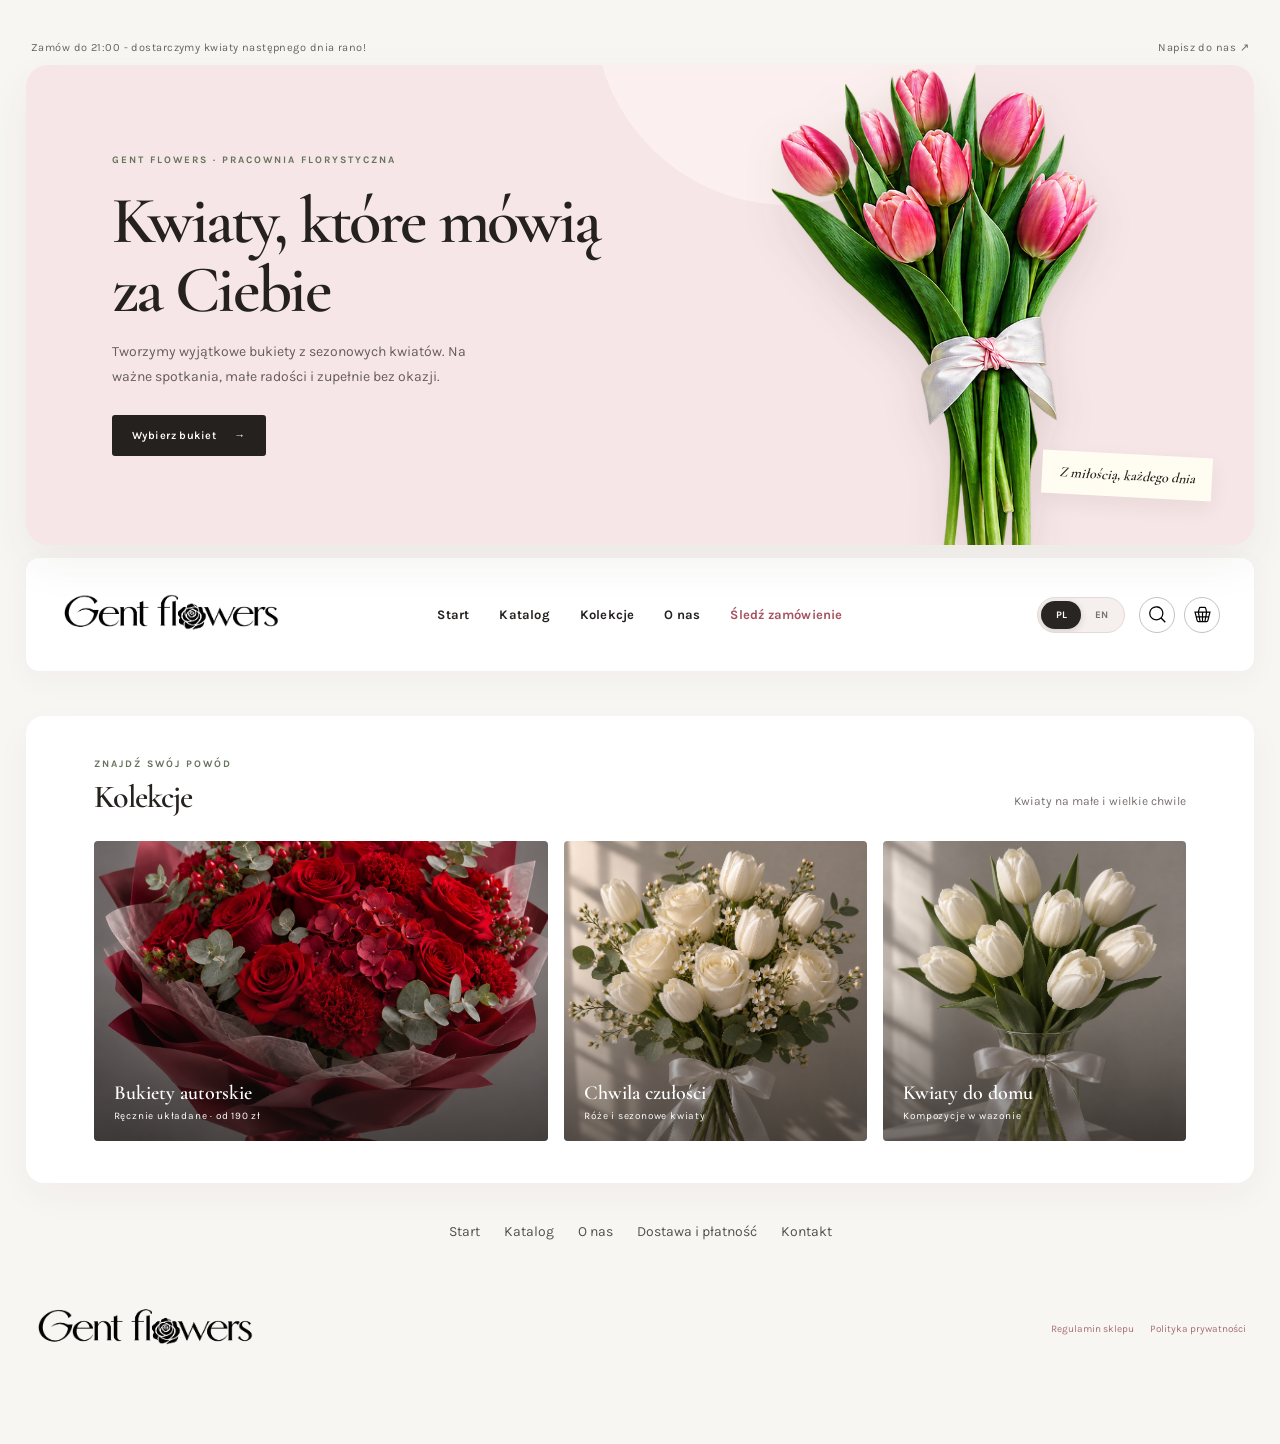
==== index.html @ 974d503d "Update index.html" ====
<!DOCTYPE html>
<html lang="pl">
 <head>
  
  <link rel="icon" href="./favicon.ico" sizes="any">
<meta charset="utf-8"/>
  <meta content="width=device-width,initial-scale=1" name="viewport"/>
  <meta content="#f7e8e9" name="theme-color"/>
  <title>Gent Flowers — kwiaciarnia internetowa Wrocław | Bukiety na zamówienie</title>
 
  <link rel="stylesheet" href="./css/main.css"/>
  <link rel="stylesheet" href="./css/cms.css"/>
  <link rel="stylesheet" href="./css/storefront.css"/>
  <link rel="stylesheet" href="./css/motion.css"/>
 
  <meta name="description" content="Gent Flowers to pracownia florystyczna z Wrocławia. Tworzymy wyjątkowe bukiety z sezonowych kwiatów i pomagamy wybrać kompozycję na każdą okazję.">
  <link rel="canonical" href="https://gentflowers.com/">
  <meta property="og:type" content="website">
  <meta property="og:site_name" content="Gent Flowers">
  <meta property="og:title" content="Gent Flowers — kwiaciarnia internetowa Wrocław | Bukiety na zamówienie">
  <meta property="og:description" content="Gent Flowers to pracownia florystyczna z Wrocławia. Tworzymy wyjątkowe bukiety z sezonowych kwiatów i pomagamy wybrać kompozycję na każdą okazję.">
  <meta property="og:url" content="https://gentflowers.com/">
  <meta property="og:locale" content="pl_PL">
  <script type="application/ld+json">
  {
    "@context": "https://schema.org",
    "@type": "Florist",
    "name": "Gent Flowers",
    "url": "https://gentflowers.com/",
    "description": "Pracownia florystyczna z Wrocławia tworząca ręcznie układane bukiety z sezonowych kwiatów.",
    "areaServed": {
      "@type": "City",
      "name": "Wrocław"
    }
  }
  </script>
</head>
 <body class="page-home">
<main class="shell">
   <div class="topline">
    <span data-i18n="delivery">
     Zam&oacute;w do 21:00
     <strong>
      dostarczymy kwiaty nast&eogon;pnego dnia rano!
     </strong>
    </span>
    <a data-i18n="contact" href="#footer">
     Napisz do nas &nearrow;
    </a>
   </div>
   <section class="hero stack-panel" id="home">
    <div class="hero-copy">
     <div class="eyebrow">
      Gent Flowers &middot;
      <span data-i18n="studio">
       pracownia florystyczna
      </span>
     </div>
     <h1 data-i18n="heroTitle">
      Kwiaty, kt&oacute;re m&oacute;wi&aogon; za Ciebie
     </h1>
     <p data-i18n="heroText">
      Tworzymy wyj&aogon;tkowe bukiety z sezonowych kwiat&oacute;w. Na wa&zdot;ne spotkania, ma&lstrok;e rado&sacute;ci i zupe&lstrok;nie bez okazji.
     </p>
     <a class="button" href="shop">
      <span data-i18n="chooseBouquet">
       Wybierz bukiet
      </span>
      <span>
       &rarr;
      </span>
     </a>
    </div>
    <div class="hero-image">
     <img alt="R&oacute;&zdot;owy bukiet tulipan&oacute;w" src="./assets/images/pink-tulip-bouquet.png"/>
     <div class="hero-note" data-i18n="heroNote">
      Z mi&lstrok;o&sacute;ci&aogon;, ka&zdot;dego dnia
     </div>
    </div>
   </section>
   <nav aria-label="Nawigacja g&lstrok;&oacute;wna" class="nav">
    <a aria-label="Gent Flowers" class="brand" href="./index.html">
     <img alt="Gent Flowers" class="brand-logo" src="./assets/images/gent-flowers-logo.png"/>
    </a>
    <div class="links">
     <a data-i18n="home" href="./index.html">
      Start
     </a>
     <a data-i18n="bouquets" href="./shop.html">
      Katalog
     </a>
     <a data-i18n="collections" href="./index.html#collections">
      Kolekcje
     </a>
     <a data-i18n="about" href="./about.html">
      O nas
     </a>
     <a class="tracking-nav-link" href="./tracking.html" aria-label="Śledź zamówienie">
      Śledź zamówienie
     </a>
    </div>
    <div class="tools">
     <div aria-label="Wyb&oacute;r j&eogon;zyka" class="language">
      <button aria-pressed="true" data-lang="pl">
       PL
      </button>
      <button aria-pressed="false" data-lang="en">
       EN
      </button>
     </div>
<button aria-label="Szukaj" class="icon" type="button">
      <img src="./assets/images/icons/search.svg" alt="" aria-hidden="true">
     </button>
     <button aria-label="Koszyk" class="icon cart" type="button">
      <img src="./assets/images/icons/basket.svg" alt="" aria-hidden="true">
      <span class="count" id="count">
       0
      </span>
     </button>
    </div>
   </nav>
   <section class="section stack-panel" id="collections">
    <div class="section-head">
     <div>
      <div class="eyebrow" data-i18n="findOccasion">
       Znajd&zacute; sw&oacute;j pow&oacute;d
      </div>
      <h2 data-i18n="collections">
       Kolekcje
      </h2>
     </div>
     <p data-i18n="collectionIntro">
      Kwiaty na ma&lstrok;e i wielkie chwile
     </p>
    </div>
    <div class="collections">
     <a class="collection" href="#shop">
      <img alt="Autorska kompozycja kwiatowa" src="https://images.unsplash.com/photo-1525310072745-f49212b5ac6d?auto=format&amp;fit=crop&amp;w=1000&amp;q=85"/>
      <span>
       <span data-i18n="signature">
        Bukiety autorskie
       </span>
       <small data-i18n="signatureSub">
        R&eogon;cznie uk&lstrok;adane &middot; od 190 z&lstrok;
       </small>
      </span>
     </a>
     <a class="collection" href="#shop">
      <img alt="Delikatny bukiet r&oacute;&zdot;" src="https://images.unsplash.com/photo-1563241527-3004b7be0ffd?auto=format&amp;fit=crop&amp;w=700&amp;q=85"/>
      <span>
       <span data-i18n="tender">
        Chwila czu&lstrok;o&sacute;ci
       </span>
       <small data-i18n="tenderSub">
        R&oacute;&zdot;e i sezonowe kwiaty
       </small>
      </span>
     </a>
     <a class="collection" href="#shop">
      <img alt="Kwiaty w wazonie" src="https://images.unsplash.com/photo-1520763185298-1b434c919102?auto=format&amp;fit=crop&amp;w=700&amp;q=85"/>
      <span>
       <span data-i18n="homeFlowers">
        Kwiaty do domu
       </span>
       <small data-i18n="homeFlowersSub">
        Kompozycje w wazonie
       </small>
      </span>
     </a>
    </div>
   </section>
   <section class="section stack-panel" id="shop">
    <div class="section-head">
     <div>
      <div class="eyebrow" data-i18n="pickedForYou">
       Wybrane dla Ciebie
      </div>
      <h2 data-i18n="favoriteBouquets">
       Ulubione bukiety
      </h2>
     </div>
     <div>
      <p data-i18n="freshDaily">
       &Sacute;wie&zdot;e kwiaty ka&zdot;dego dnia
      </p>
      <div aria-label="Widok kompozycji" class="view-controls" role="group">
       <button aria-pressed="true" class="view-button" data-i18n="tile" data-view="grid">
        Siatka
       </button>
       <button aria-pressed="false" class="view-button" data-i18n="list" data-view="list">
        Lista
       </button>
       <button aria-pressed="false" class="view-button" data-i18n="carousel" data-view="carousel">
        Karuzela
       </button>
      </div>
      <div class="carousel-controls" id="carouselControls">
       <button aria-label="Poprzedni bukiet" id="carouselPrev">
        &larr;
       </button>
       <span id="carouselPosition">
        1 / 4
       </span>
       <button aria-label="Nast&eogon;pny bukiet" id="carouselNext">
        &rarr;
       </button>
      </div>
     </div>
     <div class="close-feed-wrap">
      <button aria-label="Zamknij widok" class="close-feed" id="closeFeed">
       &times;
      </button>
     </div>
    </div>
    <div class="products" id="productGrid">
     <article class="product">
      <div class="product-photo">
       <img alt="Obfity bukiet r&oacute;&zdot;owych r&oacute;&zdot;" src="https://images.unsplash.com/photo-1526047932273-341f2a7631f9?auto=format&amp;fit=crop&amp;w=700&amp;q=85"/>
       <span class="tag" data-i18n="bestseller">
        Bestseller
       </span>
       <button class="quick" data-price="350">
       </button>
      </div>
      <div class="product-info">
       <div>
        <div class="product-name" data-en="Pink cloud" data-pl="R&oacute;&zdot;owa chmurka">
         R&oacute;&zdot;owa chmurka
        </div>
        <div class="product-sub" data-en="Peony roses &middot; 15 stems" data-pl="R&oacute;&zdot;e piwoniowe &middot; 15 szt.">
         R&oacute;&zdot;e piwoniowe &middot; 15 szt.
        </div>
       </div>
       <div class="price">
        350 z&lstrok;
       </div>
       <div class="product-description" data-en="A hand-tied bouquet of peonies and roses in soft blush tones. Made to order." data-pl="Bukiet piwonii i r&oacute;&zdot; o mi&eogon;kkich, pudrowych odcieniach. R&eogon;cznie uk&lstrok;adany na zam&oacute;wienie.">
        Bukiet piwonii i r&oacute;&zdot; o mi&eogon;kkich, pudrowych odcieniach. R&eogon;cznie uk&lstrok;adany na zam&oacute;wienie.
       </div>
       <div class="product-options">
        <div class="palette-head">
         <span data-i18n="palette">
          Paleta
         </span>
        </div>
        <div class="swatches">
         <span aria-hidden="true" class="color-swatch" data-en="Pink" data-pl="R&oacute;&zdot;owy" style="--swatch:#d993a2">
         </span>
         <span aria-hidden="true" class="color-swatch" data-en="Cream" data-pl="Kremowy" style="--swatch:#e9d8bd">
         </span>
         <span aria-hidden="true" class="color-swatch" data-en="Peach" data-pl="Brzoskwiniowy" style="--swatch:#efb9a2">
         </span>
         <span aria-hidden="true" class="color-swatch" data-en="White" data-pl="Bia&lstrok;y" style="--swatch:#f5f1e9">
         </span>
        </div>
       </div>
      </div>
     </article>
     <article class="product">
      <div class="product-photo">
       <img alt="Polny bukiet w pastelowych odcieniach" src="https://images.unsplash.com/photo-1508610048659-a06b669e3321?auto=format&amp;fit=crop&amp;w=700&amp;q=85"/>
       <button class="quick" data-price="280">
       </button>
      </div>
      <div class="product-info">
       <div>
        <div class="product-name" data-en="Morning in the garden" data-pl="Poranek w ogrodzie">
         Poranek w ogrodzie
        </div>
        <div class="product-sub" data-en="Seasonal mix &middot; 17+ stems" data-pl="Sezonowy bukiet &middot; min. 17 kwiat&oacute;w">
         Sezonowy bukiet &middot; min. 17 kwiat&oacute;w
        </div>
       </div>
       <div class="price">
        280 z&lstrok;
       </div>
       <div class="product-description" data-en="An airy, natural arrangement inspired by a garden at sunrise. Every bouquet is one of a kind." data-pl="Lekka, naturalna kompozycja inspirowana ogrodem o poranku. Ka&zdot;dy bukiet jest nieco inny.">
        Lekka, naturalna kompozycja inspirowana ogrodem o poranku. Ka&zdot;dy bukiet jest nieco inny.
       </div>
       <div class="product-options">
        <div class="palette-head">
         <span data-i18n="palette">
          Paleta
         </span>
        </div>
        <div class="swatches">
         <span aria-hidden="true" class="color-swatch" data-en="Pastel" data-pl="Pastelowy" style="--swatch:#dcaab3">
         </span>
         <span aria-hidden="true" class="color-swatch" data-en="White" data-pl="Bia&lstrok;y" style="--swatch:#f5f1e9">
         </span>
         <span aria-hidden="true" class="color-swatch" data-en="Lavender" data-pl="Lawendowy" style="--swatch:#9b88b5">
         </span>
         <span aria-hidden="true" class="color-swatch" data-en="Yellow" data-pl="&Zdot;&oacute;&lstrok;ty" style="--swatch:#e4c568">
         </span>
        </div>
       </div>
      </div>
     </article>
     <article class="product">
      <div class="product-photo">
       <img alt="Czerwone tulipany" src="https://images.unsplash.com/photo-1494972308805-463bc619d34e?auto=format&amp;fit=crop&amp;w=700&amp;q=85"/>
       <span class="tag" data-i18n="new">
        Nowo&sacute;&cacute;
       </span>
       <button class="quick" data-price="240">
       </button>
      </div>
      <div class="product-info">
       <div>
        <div class="product-name" data-en="First kiss" data-pl="Pierwszy poca&lstrok;unek">
         Pierwszy poca&lstrok;unek
        </div>
        <div class="product-sub" data-en="Tulips &middot; 25 stems" data-pl="Tulipany &middot; 25 szt.">
         Tulipany &middot; 25 szt.
        </div>
       </div>
       <div class="price">
        240 z&lstrok;
       </div>
       <div class="product-description" data-en="Bright tulips that bring colour and springtime energy into your home." data-pl="Wyraziste tulipany, kt&oacute;re wnosz&aogon; do domu kolor i wiosenn&aogon; energi&eogon;.">
        Wyraziste tulipany, kt&oacute;re wnosz&aogon; do domu kolor i wiosenn&aogon; energi&eogon;.
       </div>
       <div class="product-options">
        <div class="palette-head">
         <span data-i18n="palette">
          Paleta
         </span>
        </div>
        <div class="swatches">
         <span aria-hidden="true" class="color-swatch" data-en="Red" data-pl="Czerwony" style="--swatch:#bd3446">
         </span>
         <span aria-hidden="true" class="color-swatch" data-en="Pink" data-pl="R&oacute;&zdot;owy" style="--swatch:#d993a2">
         </span>
         <span aria-hidden="true" class="color-swatch" data-en="Yellow" data-pl="&Zdot;&oacute;&lstrok;ty" style="--swatch:#e4c568">
         </span>
         <span aria-hidden="true" class="color-swatch" data-en="Purple" data-pl="Fioletowy" style="--swatch:#7861a8">
         </span>
        </div>
       </div>
      </div>
     </article>
     <article class="product">
      <div class="product-photo">
       <img alt="Jasna kompozycja z bia&lstrok;ych kwiat&oacute;w" src="https://images.unsplash.com/photo-1523438885200-e635ba2c371e?auto=format&amp;fit=crop&amp;w=700&amp;q=85"/>
       <button class="quick" data-price="320">
       </button>
      </div>
      <div class="product-info">
       <div>
        <div class="product-name" data-en="Quiet tenderness" data-pl="Cicha delikatno&sacute;&cacute;">
         Cicha delikatno&sacute;&cacute;
        </div>
        <div class="product-sub" data-en="Ranunculus &middot; 11 stems" data-pl="Jaskry &middot; 11 szt.">
         Jaskry &middot; 11 szt.
        </div>
       </div>
       <div class="price">
        320 z&lstrok;
       </div>
       <div class="product-description" data-en="Delicate ranunculus in a light palette &mdash; an elegant choice for a special day." data-pl="Delikatne jaskry w jasnej palecie &mdash; elegancki wyb&oacute;r na wyj&aogon;tkowy dzie&nacute;.">
        Delikatne jaskry w jasnej palecie &mdash; elegancki wyb&oacute;r na wyj&aogon;tkowy dzie&nacute;.
       </div>
       <div class="product-options">
        <div class="palette-head">
         <span data-i18n="palette">
          Paleta
         </span>
        </div>
        <div class="swatches">
         <span aria-hidden="true" class="color-swatch" data-en="Cream" data-pl="Kremowy" style="--swatch:#e9d8bd">
         </span>
         <span aria-hidden="true" class="color-swatch" data-en="Pink" data-pl="R&oacute;&zdot;owy" style="--swatch:#d993a2">
         </span>
         <span aria-hidden="true" class="color-swatch" data-en="Peach" data-pl="Brzoskwiniowy" style="--swatch:#efb9a2">
         </span>
         <span aria-hidden="true" class="color-swatch" data-en="White" data-pl="Bia&lstrok;y" style="--swatch:#f5f1e9">
         </span>
        </div>
       </div>
      </div>
     </article>
    </div>
   </section>
   <section class="section story stack-panel" id="story">
    <img alt="Florystka starannie uk&lstrok;ada bukiet" src="https://images.unsplash.com/photo-1487530811176-3780de880c2d?auto=format&amp;fit=crop&amp;w=1000&amp;q=85"/>
    <div class="story-copy">
     <div class="eyebrow" data-i18n="ourStudio">
      Nasza pracownia
     </div>
     <h2 data-i18n="storyTitle">
      Pi&eogon;kno tkwi w prostocie
     </h2>
     <p data-i18n="storyText">
      Wybieramy sezonowe kwiaty, starannie uk&lstrok;adamy ka&zdot;dy bukiet i do&lstrok;&aogon;czamy bilecik z Twoimi s&lstrok;owami. Bez szablon&oacute;w &mdash; tylko &zdot;ywe kompozycje.
     </p>
     <a class="text-link" data-i18n="meetGent" href="#footer">
      Poznaj Gent &rarr;
     </a>
    </div>
   </section>
<div class="footer-pages"><a href="./index.html">Start</a><a href="./shop.html">Katalog</a><a href="./about.html">O nas</a><a href="./delivery.html">Dostawa i płatność</a><a href="./contacts.html">Kontakt</a></div>
   <footer class="footer" id="footer">
    <a aria-label="Gent Flowers" class="brand" href="./index.html">
     <img alt="Gent Flowers" class="brand-logo" src="./assets/images/gent-flowers-logo.png"/>
    </a>
    <nav class="footer-legal" aria-label="Informacje prawne">
     <a href="./regulamin.html">Regulamin sklepu</a>
     <a href="./polityka-prywatnosci.html">Polityka prywatności</a>
    </nav>
   </footer>
   <div aria-hidden="true" class="product-modal" id="productModal">
    <div aria-labelledby="modalTitle" aria-modal="true" class="product-detail" role="dialog" tabindex="-1">
     <button aria-label="Zamknij" class="modal-close" id="modalClose">
      &times;
     </button>
     <img alt="" class="modal-image" id="modalImage"/>
     <div class="modal-copy">
      <div class="eyebrow" data-i18n="productDetails">
       Szczeg&oacute;&lstrok;y bukietu
      </div>
      <h2 id="modalTitle">
      </h2>
      <p id="modalDescription">
      </p>
      <div class="modal-price" id="modalPrice">
      </div>
      <div class="swatches modal-swatches" id="modalSwatches">
      </div>
      <button class="button modal-add" id="modalAdd">
       <span data-i18n="add">
        Dodaj do koszyka
       </span>
       <span>
        &rarr;
       </span>
      </button>
     </div>
    </div>
   </div>
  </main>
  <script defer="" src="./js/cms.js">
  </script>
  <script defer="" src="./js/storefront.js">
  </script>
<script defer src="./js/motion.js"></script>
 </body>
</html>
---- css/main.css ----
@font-face{font-family:'Karla';src:url('../assets/fonts/Karla-VariableFont_wght.ttf') format('truetype');font-style:normal;font-weight:200 800;font-display:swap}
@font-face{font-family:'Cormorant Garamond';src:url('../assets/fonts/CormorantGaramond-SemiBold.ttf') format('truetype');font-style:normal;font-weight:600;font-display:swap}
:root{--ink:#24211f;--muted:#77716e;--rose:#f6e6e7;--green:#66735c;--line:#eee9e5;--serif:'Cormorant Garamond','Karla',serif;--sans:'Karla',sans-serif}*{box-sizing:border-box}html{scroll-behavior:smooth}body{margin:0;background:#f8f6f3;color:var(--ink);font:14px var(--sans)}.shell{max-width:1320px;margin:30px auto;padding:0 26px}.topline{height:35px;display:flex;justify-content:space-between;align-items:center;color:#69625e;font-size:11px;letter-spacing:.04em;padding:0 5px}.topline a,.nav a{color:inherit;text-decoration:none}.topline strong{color:var(--green)}.hero{position:relative;overflow:hidden;min-height:480px;border-radius:22px;background:#F0E5E5;display:grid;grid-template-columns:1fr 1fr;align-items:center;padding:55px 7%;box-shadow:0 18px 45px #3b292110}.hero:after{content:"";position:absolute;width:390px;height:390px;border-radius:50%;background:#fff7f5;right:22%;top:-250px;opacity:.6}.hero-copy{position:relative;z-index:2;max-width:500px}.eyebrow{font-size:10px;font-weight:700;letter-spacing:.2em;text-transform:uppercase;color:#7a645f}.hero h1{font:600 clamp(43px,5.2vw,70px)/1.04 var(--serif);letter-spacing:-.04em;margin:20px 0 15px}.hero p{max-width:360px;line-height:1.8;color:#655d5a;margin:0 0 26px}.button{display:inline-flex;align-items:center;gap:18px;background:var(--ink);color:white;padding:14px 20px;border-radius:3px;text-decoration:none;font-size:11px;font-weight:600;letter-spacing:.04em;transition:.2s}.button:hover{transform:translateY(-2px);background:var(--green)}.hero-image{height:390px;position:relative;z-index:1}.hero-image img{width:100%;height:100%;object-fit:cover;border-radius:48% 48% 8px 8px;mix-blend-mode:multiply;filter:saturate(.88)}.hero-note{position:absolute;right:1%;bottom:10%;background:#fffdf2;padding:13px 17px;box-shadow:0 8px 20px #40302012;font:italic 14px var(--serif);transform:rotate(3deg)}.nav{display:grid;grid-template-columns:1fr auto 1fr;align-items:center;background:#fff;padding:20px 34px;margin:13px 0 45px;border-radius:13px;box-shadow:0 8px 30px #2b21120a}.brand{font:700 22px var(--serif);letter-spacing:-.06em}.brand span{color:#bd777e}.links{display:flex;gap:30px;font-size:13px;font-weight:700;letter-spacing:.015em;color:#24211f}.links a{padding:8px 0;text-decoration:none;transition:color .2s ease,opacity .2s ease}.links a:hover,.links a:focus-visible{color:#a65360;text-decoration:underline;text-underline-offset:5px}.tools{justify-self:end;display:flex;gap:9px;align-items:center}.icon{width:36px;height:36px;border:1px solid #c9c1bc;border-radius:50%;display:grid;place-items:center;background:#fff;cursor:pointer;color:#211d1b;font-size:16px;font-weight:700;transition:border-color .2s ease,background .2s ease,color .2s ease}
.tools .icon > img{display:block;width:18px;height:18px;max-width:none;max-height:none;object-fit:contain;position:static;flex:0 0 18px;pointer-events:none}
.icon:hover,.icon:focus-visible{border-color:#a65360;background:#fbf0f1;color:#8e4652}.cart{position:relative}.count{position:absolute;top:-5px;right:-4px;min-width:16px;height:16px;background:#ba727c;color:white;border-radius:50%;font-size:9px;display:grid;place-items:center}.language{display:flex;gap:4px;margin-right:5px}.language button,.view-button{border:1px solid #d4cbc6;background:#fff;color:#24211f;padding:8px 11px;font:700 11px var(--sans);cursor:pointer;transition:background .2s ease,border-color .2s ease}.language button[aria-pressed=true],.view-button[aria-pressed=true]{background:var(--ink);border-color:var(--ink);color:white}.section{background:white;padding:42px 5.5%;border-radius:18px;margin:0 0 22px;box-shadow:0 13px 35px #2b21120a}.section-head{display:flex;justify-content:space-between;align-items:end;margin-bottom:25px}.section h2{font:600 32px var(--serif);letter-spacing:-.03em;margin:7px 0 0}.section-head p{margin:0 0 8px;color:var(--muted);font-size:12px}.collections{display:grid;grid-template-columns:1.5fr 1fr 1fr;gap:16px}.collection{position:relative;overflow:hidden;height:300px;background:#eee;border-radius:4px;color:white;text-decoration:none}.collection img{height:100%;width:100%;object-fit:cover;transition:transform .5s}.collection:hover img{transform:scale(1.04)}.collection:after{content:"";position:absolute;inset:40% 0 0;background:linear-gradient(transparent,#17151391)}.collection>span{position:absolute;z-index:1;left:20px;bottom:19px;font:500 20px var(--serif)}.collection small{display:block;font:10px var(--sans);letter-spacing:.08em;margin-top:5px}.view-controls{display:flex;gap:5px;margin-top:9px}.products{display:grid;grid-template-columns:repeat(4,1fr);gap:18px}.product{min-width:0}.product-photo{height:245px;background:#f7f4f1;position:relative;overflow:hidden}.product-photo img{width:100%;height:100%;object-fit:cover;transition:transform .4s}.product:hover img{transform:scale(1.045)}.tag{position:absolute;top:12px;left:12px;background:#fff;padding:6px 9px;font-size:9px;letter-spacing:.07em;text-transform:uppercase}.quick{position:absolute;bottom:12px;left:12px;right:12px;border:0;background:#fff;padding:11px;opacity:0;transform:translateY(5px);transition:.2s;cursor:pointer;font:600 10px var(--sans);letter-spacing:.03em}.product:hover .quick,.quick:focus{opacity:1;transform:none}.product-info{display:flex;justify-content:space-between;align-items:start;padding:13px 2px}.product-name{font-size:12px;font-weight:600}.product-sub{font-size:10px;color:var(--muted);margin-top:5px}.price{font-size:12px;white-space:nowrap}.products.view-list{grid-template-columns:1fr;gap:10px}.view-list .product{display:grid;grid-template-columns:140px 1fr;align-items:center;border-bottom:1px solid var(--line);padding-bottom:10px}.view-list .product-photo{height:110px;grid-row:1;grid-column:1}.view-list .product-info{grid-column:2;grid-row:1;padding:14px 20px}.view-list .quick{opacity:1;transform:none;left:auto;right:8px;bottom:8px;width:auto;padding:8px 10px}.products.view-carousel{display:flex;overflow-x:auto;gap:18px;scroll-snap-type:x mandatory;padding-bottom:12px}.view-carousel .product{flex:0 0 calc(25% - 14px);scroll-snap-align:start}.story{display:grid;grid-template-columns:1fr 1fr;min-height:300px;background:#e9ece6;padding:0;overflow:hidden}.story img{width:100%;height:100%;min-height:300px;object-fit:cover}.story-copy{padding:48px 12%;align-self:center}.story-copy h2{font-size:34px;margin:12px 0}.story-copy p{color:#656a60;line-height:1.8;font-size:12px;margin:0 0 20px}.text-link{color:var(--ink);font-size:10px;font-weight:700;letter-spacing:.1em;text-transform:uppercase;text-decoration:none;border-bottom:1px solid #aaa;padding-bottom:5px}.footer{display:flex;justify-content:space-between;align-items:center;gap:28px;padding:34px 8px 48px;color:var(--muted);font-size:10px}.footer .brand{color:var(--ink)}.footer-legal{display:flex;align-items:center;gap:16px;flex-wrap:wrap}.footer-legal a{color:#a56f73;text-decoration:none;transition:color .2s ease}.footer-legal a:hover{color:#7f454b;text-decoration:underline;text-underline-offset:3px}
@media(max-width:800px){.shell{margin:12px auto;padding:0 14px}.hero{min-height:390px;padding:38px 7%;grid-template-columns:1.1fr .9fr}.hero-image{height:300px}.nav{padding:17px 20px;margin-bottom:25px}.links{gap:14px}.section{padding:30px 5%}.collections{grid-template-columns:1fr 1fr}.collection:first-child{grid-column:span 2;height:260px}.collection{height:220px}.products{grid-template-columns:repeat(2,1fr)}.view-carousel .product{flex-basis:calc(50% - 9px)}.product-photo{height:260px}.story-copy{padding:35px 9%}}
@media(max-width:800px){.footer{gap:20px;flex-wrap:wrap}.footer-legal{gap:14px}}\n@media(max-width:560px){.topline{font-size:9px}.hero{grid-template-columns:1fr;min-height:0;padding:38px 8% 25px}.hero h1{font-size:48px}.hero-image{height:260px;margin-top:24px;width:90%;justify-self:center}.nav{grid-template-columns:1fr auto;padding:15px 12px}.brand{font-size:19px}.brand-logo{width:180px;height:auto}.links{grid-row:2;grid-column:1/3;justify-content:center;padding-top:15px;margin-top:12px;border-top:1px solid var(--line)}.tools{grid-column:2;grid-row:1;gap:5px}.icon{width:30px;height:30px}.language button{padding:6px 7px}.section{padding:25px 17px}.section h2{font-size:27px}.section-head p{max-width:130px;text-align:right;line-height:1.5}.view-controls{flex-wrap:wrap;justify-content:flex-end}.view-button{padding:7px}.collections{gap:9px}.collection:first-child{height:220px}.collection{height:175px}.collection>span{font-size:16px;left:12px;bottom:13px}.products{gap:12px}.product-photo{height:190px}.quick{opacity:1;transform:none;left:6px;right:6px;padding:9px;font-size:9px}.product-info{gap:6px}.product-name{font-size:11px}.view-list .product{grid-template-columns:100px 1fr}.view-list .product-photo{height:90px}.view-list .product-info{padding:8px}.view-list .quick{font-size:8px;padding:7px}.view-carousel .product{flex-basis:82%}.story{grid-template-columns:1fr}.story img{height:220px;min-height:0}.story-copy{padding:28px 25px}.footer{gap:16px;flex-wrap:wrap}}

.carousel-controls{display:none;align-items:center;justify-content:flex-end;gap:12px;margin-top:10px}.carousel-controls button,.close-feed{border:1px solid #d9d3cf;background:#fff;color:var(--ink);cursor:pointer}.carousel-controls button{width:34px;height:34px;border-radius:50%;font-size:17px}.carousel-controls button:disabled{opacity:.35;cursor:default}.carousel-controls span{font-size:10px;color:var(--muted);min-width:35px;text-align:center}.close-feed{display:none;width:42px;height:42px;border-radius:50%;font-size:25px;line-height:1}.feed-open#shop{position:fixed;z-index:50;inset:0;max-width:none;width:100%;height:100dvh;overflow:auto;margin:0;border-radius:0;padding:clamp(24px,5vw,72px);background:#faf7f3;box-shadow:none;animation:feed-in .35s ease-out}.feed-open .section-head{position:sticky;z-index:3;top:0;background:#faf7f3;padding:14px 0 20px;margin:0 0 22px;align-items:center}.feed-open .close-feed{display:grid;place-items:center}.feed-open .section-head>div:nth-child(2){margin-left:auto;margin-right:16px}.feed-open .section-head>div:first-child{margin-right:auto}.close-feed-wrap{display:none}.feed-open .close-feed-wrap{display:block}.feed-open .products.view-list{display:flex;flex-direction:column;gap:0;max-width:1120px;margin:0 auto}.feed-open .view-list .product{display:grid;grid-template-columns:minmax(280px,42%) 1fr;align-items:center;gap:clamp(24px,5vw,72px);padding:24px 0;border-bottom:1px solid #e8e0da}.feed-open .view-list .product-photo{grid-column:1;grid-row:1;height:clamp(260px,34vw,430px);background:#eee7e2}.feed-open .view-list .product-info{grid-column:2;grid-row:1;display:block;padding:24px 56px 24px 0}.feed-open .view-list .product-name{font:500 clamp(28px,3.2vw,44px)/1.1 var(--serif)}.feed-open .view-list .product-sub{font-size:13px;margin-top:12px}.feed-open .view-list .price{font:500 18px var(--serif);margin-top:22px}.feed-open .view-list .tag{top:18px;left:18px}.feed-open .view-list .quick{position:static;display:inline-block;width:auto;margin-top:24px;padding:14px 20px;background:var(--ink);color:#fff;font-size:11px;opacity:1;transform:none}.view-carousel .product{flex-basis:56%}.view-carousel .product-photo{height:clamp(350px,42vw,520px)}.products.view-carousel{scrollbar-width:none}.products.view-carousel::-webkit-scrollbar{display:none}
@keyframes feed-in{from{opacity:0;transform:translateY(14px)}to{opacity:1;transform:translateY(0)}}
@media(max-width:700px){.view-carousel .product{flex-basis:84%}.view-carousel .product-photo{height:65vh}.feed-open#shop{padding:22px 18px}.feed-open .section-head{top:0;gap:12px;flex-wrap:wrap;padding:10px 0 18px}.feed-open .section-head>div:nth-child(2){order:3;width:100%;margin:0}.feed-open .section-head>div:first-child{margin-right:0}.feed-open .close-feed-wrap{margin-left:auto}.feed-open .view-controls{justify-content:flex-start}.feed-open .view-list .product{grid-template-columns:38% 1fr;gap:16px;padding:16px 0}.feed-open .view-list .product-photo{height:clamp(190px,45vw,300px)}.feed-open .view-list .product-info{padding:10px 0}.feed-open .view-list .product-name{font-size:24px}.feed-open .view-list .product-sub{font-size:11px}.feed-open .view-list .price{font-size:15px;margin-top:12px}.feed-open .view-list .quick{margin-top:14px;padding:11px 12px;font-size:9px}}

.close-feed-wrap{display:none!important}.feed-open#shop{position:static;height:auto;overflow:visible;margin:0 0 22px;padding:42px 5.5%;border-radius:18px;animation:none;box-shadow:0 13px 35px #2b21120a}.feed-open .section-head{position:static;background:transparent;padding:0;margin:0 0 25px}.product-info{display:grid;grid-template-columns:1fr auto;gap:8px 12px}.product-info>div:first-child{grid-column:1}.product-info>.price{grid-column:2;grid-row:1}.product-description,.product-options{grid-column:1/-1}.products.view-list{display:flex;flex-direction:column;gap:42px;max-width:1040px;margin:0 auto}.view-list .product{display:block;width:100%;padding:0 0 32px;border-bottom:1px solid var(--line)}.view-list .product-photo{width:100%;height:auto;aspect-ratio:16/9;max-height:560px;background:#f1eeeb}.view-list .product-photo img{object-fit:cover}.view-list .product-info{display:grid;grid-template-columns:1fr auto;gap:8px 20px;align-items:start;padding:20px 2px 0}.view-list .product-info>div:first-child{grid-column:1}.view-list .product-name{font:500 26px/1.15 var(--serif)}.view-list .product-sub{font-size:11px;margin-top:6px}.view-list .price{grid-column:2;grid-row:1;font:500 18px var(--serif)}.product-description{grid-column:1/-1;color:#635e59;font-size:12px;line-height:1.75;max-width:700px}.product-options{grid-column:1/-1;margin-top:6px}.palette-head{display:flex;gap:10px;align-items:center;font-size:10px;font-weight:600;letter-spacing:.04em}.selected-color{color:var(--muted);font-weight:400}.swatches{display:flex;gap:9px;margin-top:10px}.color-swatch{width:25px;height:25px;border:1px solid #ded8d3;border-radius:50%;background:var(--swatch);cursor:pointer;position:relative}.color-swatch[aria-pressed=true]:after{content:"";position:absolute;inset:-4px;border:1px solid var(--ink);border-radius:50%}.view-list .quick{position:static;display:inline-block;width:auto;margin:15px 0 0;padding:12px 18px;background:var(--ink);color:#fff;opacity:1;transform:none}.view-carousel .product{flex-basis:56%}.view-carousel .product-photo{height:clamp(350px,42vw,520px)}
@media(max-width:700px){.products.view-list{gap:28px}.view-list .product{padding-bottom:24px}.view-list .product-photo{aspect-ratio:4/3}.view-list .product-info{padding-top:14px;gap:8px 12px}.view-list .product-name{font-size:22px}.view-list .price{font-size:16px}.product-description{font-size:11px}.color-swatch{width:23px;height:23px}.view-carousel .product{flex-basis:84%}.view-carousel .product-photo{height:65vh}}

.product{cursor:pointer}.product .quick{cursor:pointer}.color-swatch{cursor:default;pointer-events:none}.product-modal{position:fixed;z-index:100;inset:0;display:grid;place-items:center;padding:24px;background:#211d1bd1;opacity:0;visibility:hidden;transition:opacity .22s,visibility .22s}.product-modal.is-open{opacity:1;visibility:visible}.product-detail{position:relative;display:grid;grid-template-columns:1fr 1fr;width:min(100%,1000px);max-height:min(88vh,760px);overflow:auto;background:#fffdfb;box-shadow:0 24px 80px #0003;animation:detail-in .28s ease-out}.modal-image{width:100%;height:100%;min-height:480px;object-fit:cover;background:#f2eeeb}.modal-copy{align-self:center;padding:clamp(25px,5vw,60px)}.modal-copy h2{font:500 clamp(30px,4vw,48px)/1.08 var(--serif);margin:14px 0}.modal-copy p{font-size:13px;line-height:1.8;color:#635e59}.modal-price{font:500 20px var(--serif);margin:22px 0}.modal-swatches{margin:12px 0 26px}.modal-swatches .color-swatch{pointer-events:auto;cursor:pointer}.modal-close{position:absolute;z-index:2;right:16px;top:16px;width:40px;height:40px;border:1px solid #d9d3cf;border-radius:50%;background:#fff;cursor:pointer;font-size:24px}.modal-add{border:0;cursor:pointer}.modal-add span{color:#fff}.product-modal .palette-head{font-weight:600}@keyframes detail-in{from{opacity:0;transform:translateY(10px) scale(.99)}to{opacity:1;transform:none}}
@media(max-width:700px){.product-modal{padding:12px}.product-detail{grid-template-columns:1fr;max-height:94vh}.modal-image{height:38vh;min-height:220px;max-height:340px}.modal-copy{padding:25px}.modal-copy h2{font-size:32px}.modal-price{margin:14px 0}}
.brand-logo{display:block;width:220px;height:auto;object-fit:contain;object-position:center;mix-blend-mode:multiply}.footer .brand-logo{width:220px;height:auto}@media(max-width:560px){.brand-logo{width:170px}}


.hero-image {
  position: absolute;
  right: 3%;
  bottom: 0;
  width: 46%;
  height: 100%;
  z-index: 1;
  pointer-events: none;
}
.hero-image img {
  display: block;
  width: 100%;
  height: 100%;
  object-fit: contain;
  object-position: center bottom;
  border-radius: 0;
  mix-blend-mode: multiply;
  filter: drop-shadow(0 16px 20px rgba(70, 45, 42, .12));
}
@media(max-width:800px) {
  .hero-image { right: 2%; width: 43%; height: 94%; }
}
@media(max-width:560px) {
  .hero-image {
    position: relative;
    right: auto;
    bottom: auto;
    width: 90%;
    height: 260px;
    margin-top: 24px;
    justify-self: center;
    transform: translateY(25px);
  }
}


/* Multi-page navigation for Gent Flowers */
.page-shop .hero, .page-shop #collections, .page-shop #story,
.page-about .hero, .page-about #collections, .page-about #shop,
.page-delivery .hero, .page-delivery #collections, .page-delivery #shop, .page-delivery #story,
.page-contacts .hero, .page-contacts #collections, .page-contacts #shop, .page-contacts #story {
  display: none !important;
}
.page-home #shop, .page-home #story,
.page-home .page-extra,
.page-shop .page-extra,
.page-about .page-extra {
  display: none !important;
}
.page-shop #shop { display: block !important; }
.page-about #story { display: grid !important; }
.page-extra { min-height: 42vh; padding-top: clamp(44px, 7vw, 90px); padding-bottom: clamp(44px, 7vw, 90px); }
.page-extra-copy { max-width: 720px; font-size: 1.05rem; line-height: 1.8; }
.page-extra-copy p { margin: 0 0 1.2rem; }
.footer-pages { display:flex; flex-wrap:wrap; gap:14px 24px; justify-content:center; width:100%; padding:18px 0; }
.footer-pages a { color:inherit; text-decoration:none; opacity:.78; }
.footer-pages a:hover { opacity:1; }
@media (max-width: 700px) {
 .footer-pages { gap:10px 16px; }
}

/* Header icon artwork */
.tools .icon > img { display:block; width:19px; height:19px; object-fit:contain; pointer-events:none; }


/* Mobile layout polish: consistent edges, spacing and readable type */
@media (max-width: 560px) {
  html, body { width: 100%; max-width: 100%; overflow-x: hidden; }
  .shell { width: 100%; max-width: 100%; padding-left: 14px; padding-right: 14px; }
  .topline { min-height: 32px; height: auto; gap: 8px; line-height: 1.45; }
  .hero { border-radius: 16px; }
  .hero h1 { font-size: clamp(36px, 10vw, 46px); line-height: 1.06; overflow-wrap: anywhere; }
  .hero p { font-size: 12px; line-height: 1.7; }
  .nav { width: 100%; grid-template-columns: minmax(0,1fr) auto; gap: 10px; padding: 13px 12px; }
  .brand-logo { width: min(170px, 100%); }
  .links { min-width: 0; flex-wrap: wrap; gap: 10px 18px; padding-top: 12px; margin-top: 8px; font-size: 11px; }
  .links a { white-space: nowrap; }
  .tools { min-width: 0; gap: 5px; }
  .language { margin-right: 0; }
  .section { width: 100%; padding: 23px 15px; border-radius: 14px; }
  .section-head { align-items: flex-start; gap: 10px; }
  .section h2 { font-size: 25px; line-height: 1.15; }
  .section-head p { max-width: 42%; font-size: 10px; }
  .collections { gap: 9px; }
  .collection { min-width: 0; }
  .products { min-width: 0; }
  .product-info { min-width: 0; }
  .product-name, .product-sub, .product-description { overflow-wrap: anywhere; }
  .price { white-space: nowrap; }
  .story-copy { min-width: 0; }
  .story-copy h2 { font-size: 28px; line-height: 1.15; }
  .story-copy p { line-height: 1.7; }
  .footer { align-items: flex-start; }
  .footer > * { min-width: 0; }
}
@media (max-width: 380px) {
  .shell { padding-left: 10px; padding-right: 10px; }
  .nav { padding-left: 9px; padding-right: 9px; }
  .brand-logo { width: 145px; }
  .links { gap: 9px 13px; font-size: 10px; }
  .tools { gap: 4px; }
  .icon { width: 28px; height: 28px; }
  .section { padding-left: 12px; padding-right: 12px; }
  .products { gap: 9px; }
  .product-photo { height: 165px; }
}


/* Remove the default blue/gray tap flash on touch devices.
   Keep keyboard focus indicators and native form behavior intact. */
a,
button,
[role="button"],
input,
select,
textarea,
summary,
label {
  -webkit-tap-highlight-color: transparent;
}

/* Gent Flowers: paired product actions */
.product-quick-actions{position:absolute;left:12px;right:12px;bottom:12px;display:flex;gap:7px;opacity:0;transform:translateY(5px);transition:opacity .2s,transform .2s;z-index:2}
.product:hover .product-quick-actions,.product-quick-actions:focus-within{opacity:1;transform:none}
.product-quick-actions .quick{position:static;flex:1;min-width:0;opacity:1;transform:none;padding:11px 7px;font-size:10px}
.product-quick-actions .buy-now{flex:1;min-width:0;border:0;background:#a65d65;color:#fff;padding:11px 7px;cursor:pointer;font:600 10px var(--sans);letter-spacing:.03em}
.product-quick-actions .buy-now:hover{background:#87464e}
.modal-buy-now{display:block;width:100%;margin-top:9px;background:#a65d65;color:#fff;border:0;padding:13px 16px;cursor:pointer}
.modal-buy-now:hover{background:#87464e}
@media(max-width:700px){.product-quick-actions{opacity:1;transform:none;left:8px;right:8px;bottom:8px;gap:5px}.product-quick-actions .quick,.product-quick-actions .buy-now{padding:9px 5px;font-size:9px}.modal-buy-now{margin-top:8px}}
\n@media(max-width:560px){.footer{align-items:flex-start;gap:18px;padding:28px 8px 38px}.footer-legal{width:100%;gap:18px}}\n
---- css/cms.css ----
:root {
  --cms-page-bg: #f8f6f3;
  --cms-ink: #24211f;
  --cms-muted: #77716e;
  --cms-rose: #f6e6e7;
  --cms-green: #66735c;
  --cms-accent: #bd777e;
  --cms-line: #eee9e5;

  
  --ink: var(--cms-ink);
  --muted: var(--cms-muted);
  --rose: var(--cms-rose);
  --green: var(--cms-green);
  --line: var(--cms-line);
}
body { background: var(--cms-page-bg); color: var(--ink); }
.hero { background: var(--rose); }
.eyebrow, .text-link:hover { color: var(--green); }
.button:hover { background: var(--green); }
.nav .links a:hover, .brand span { color: var(--cms-accent); }
.section { border-color: var(--line); }
.cms-extra-section { background:#fff; padding:38px 5.5%; margin:0 0 22px; border-radius:18px; }
.cms-extra-section h2 { font:600 32px var(--serif); margin:0 0 12px; }
.cms-extra-section p { color:var(--cms-muted); line-height:1.8; max-width:760px; }
.cms-extra-section img { display:block; max-width:100%; max-height:520px; object-fit:cover; border-radius:12px; margin-top:16px; }
.cms-extra-section .button { margin-top:10px; }
@media(max-width:560px){.cms-extra-section{padding:25px 17px}.cms-extra-section h2{font-size:27px}}

.section + .section, .section + .story { margin-top: -5px; }
.section, .hero, .nav, .story { transition: box-shadow .35s ease, transform .35s ease; }
---- css/storefront.css ----
.nav-action { position: relative; flex: 0 0 36px; }
.nav-action > img { display: block; width: 19px; height: 19px; object-fit: contain; }
.nav-action > svg { width: 19px; height: 19px; fill: none; stroke: currentColor; stroke-width: 1.55; stroke-linecap: round; stroke-linejoin: round; }
.nav-action[aria-pressed="true"] { border-color: #bd777e; background: #fbf0f1; color: #a95f6b; }
.nav-action[aria-pressed="true"] > img { filter: invert(48%) sepia(18%) saturate(1030%) hue-rotate(296deg) brightness(88%) contrast(88%); }
.count[hidden], .catalog-search[hidden], .catalog-empty[hidden], .cart-overlay[hidden], .cart-empty[hidden], .cart-footer[hidden] { display: none !important; }
.favorite-count { top: -6px; right: -7px; }
.catalog-search { display: grid; grid-template-columns: auto minmax(220px, 1fr); gap: 8px 16px; align-items: center; padding: 16px 18px; margin: -27px 0 25px; border: 1px solid #eee7e2; background: #fffdfb; border-radius: 10px; }
.search-label { color: var(--muted); font-size: 10px; font-weight: 700; letter-spacing: .12em; text-transform: uppercase; }
.search-field-wrap { display: flex; align-items: center; gap: 8px; }
.search-field-wrap input { width: 100%; min-width: 0; border: 0; outline: 0; padding: 10px 2px; color: var(--ink); background: transparent; font: 13px var(--sans); border-bottom: 1px solid #ded6d1; }
.search-field-wrap input:focus { border-color: #bd777e; }
.search-clear { border: 0; background: transparent; color: var(--muted); padding: 7px 9px; font: 11px var(--sans); cursor: pointer; }
.search-meta { grid-column: 2; margin: 0; color: var(--muted); font-size: 10px; }
.catalog-empty { grid-column: 1 / -1; text-align: center; padding: 42px 20px; margin: 0; color: var(--muted); line-height: 1.7; background: #faf8f6; border-radius: 8px; }
.product-photo { isolation: isolate; }
.favorite-toggle { position: absolute; z-index: 2; top: 11px; right: 11px; width: 35px; height: 35px; display: grid; place-items: center; padding: 0; border: 1px solid #e8e0dc; border-radius: 50%; background: rgba(255,255,255,.94); cursor: pointer; transition: transform .18s, background .18s, border-color .18s; }
.favorite-toggle:hover { transform: scale(1.06); }
.favorite-toggle img { display: block; width: 19px; height: 19px; object-fit: contain; }
.favorite-toggle.is-favorite { background: #fae9eb; border-color: #e8c2c8; }
.favorite-toggle.is-favorite img { filter: invert(47%) sepia(20%) saturate(1005%) hue-rotate(297deg) brightness(88%) contrast(88%); }
.quick { z-index: 1; }
.cart-overlay { position: fixed; z-index: 500; inset: 0; display: block; }
.cart-backdrop { position: absolute; inset: 0; background: rgba(30,25,23,.48); backdrop-filter: blur(2px); }
.cart-drawer { position: absolute; top: 0; right: 0; display: flex; flex-direction: column; width: min(100%, 470px); height: 100%; padding: 27px 26px 22px; background: #fffdfb; box-shadow: -16px 0 50px rgba(0,0,0,.12); outline: none; animation: cart-enter .24s ease-out; }
@keyframes cart-enter { from { transform: translateX(22px); opacity: .7; } to { transform: none; opacity: 1; } }
.cart-drawer-head { display: flex; justify-content: space-between; align-items: flex-start; gap: 18px; padding-bottom: 20px; border-bottom: 1px solid #eee8e3; }
.cart-drawer-head .eyebrow { font-size: 9px; }
.cart-drawer-head h2 { margin: 7px 0 0; font: 500 28px/1.1 var(--serif); }
.drawer-close { width: 36px; height: 36px; flex: 0 0 36px; border: 1px solid #ded7d2; border-radius: 50%; background: #fff; color: var(--ink); font-size: 23px; cursor: pointer; }
.cart-items { flex: 1; min-height: 0; overflow: auto; }
.cart-item { display: grid; grid-template-columns: 90px minmax(0,1fr); gap: 15px; padding: 18px 0; border-bottom: 1px solid #f0ebe7; }
.cart-item-image { display: block; width: 90px; height: 108px; object-fit: cover; background: #f4efeb; }
.cart-item-body { min-width: 0; }
.cart-item-name { font-size: 13px; font-weight: 700; }
.cart-item-sub { margin-top: 5px; color: var(--muted); font-size: 10px; line-height: 1.5; }
.cart-item-price { margin-top: 8px; font-size: 11px; }
.cart-quantity { display: flex; align-items: center; gap: 10px; margin-top: 11px; }
.cart-quantity button { display: grid; place-items: center; width: 25px; height: 25px; padding: 0; border: 1px solid #e7dfda; background: #fff; color: var(--ink); cursor: pointer; }
.cart-quantity-value { min-width: 13px; text-align: center; font-size: 11px; font-variant-numeric: tabular-nums; }
.cart-quantity .cart-remove { width: auto; padding: 0 7px; margin-left: auto; border: 0; color: #9a7475; font-size: 10px; }
.cart-empty { margin: auto 0; padding: 36px 12px; color: var(--muted); text-align: center; font-size: 13px; line-height: 1.8; }
.cart-footer { padding-top: 18px; border-top: 1px solid #eee8e3; }
.cart-total { display: flex; align-items: center; justify-content: space-between; margin-bottom: 17px; font-size: 12px; }
.cart-total strong { font: 500 22px var(--serif); }
.cart-copy-order { display: flex; width: 100%; justify-content: space-between; border: 0; cursor: pointer; }
.cart-copy-order:hover { background: var(--green); }
.cart-clear { display: block; margin: 12px auto 0; padding: 6px 10px; border: 0; background: transparent; color: var(--muted); font: 10px var(--sans); text-decoration: underline; cursor: pointer; }
.cart-footer p { margin: 12px 0 0; color: var(--muted); font-size: 10px; line-height: 1.65; text-align: center; }
.store-toast { position: fixed; z-index: 700; left: 50%; bottom: 28px; max-width: calc(100vw - 32px); padding: 12px 18px; border-radius: 4px; background: #292522; color: #fff; font-size: 12px; text-align: center; opacity: 0; transform: translate(-50%, 10px); pointer-events: none; transition: opacity .2s, transform .2s; box-shadow: 0 8px 25px rgba(0,0,0,.16); }
.store-toast.is-visible { opacity: 1; transform: translate(-50%, 0); }
body.cart-open { overflow: hidden; }
@media(max-width:560px) {
  .nav-action { flex-basis: 30px; }
  .nav-action > img, .nav-action > svg { width: 17px; height: 17px; }
  .catalog-search { grid-template-columns: 1fr; gap: 7px; margin: -10px 0 20px; padding: 13px; }
  .search-meta { grid-column: 1; }
  .cart-drawer { padding: 22px 18px 18px; }
  .cart-item { grid-template-columns: 78px minmax(0,1fr); gap: 12px; }
  .cart-item-image { width: 78px; height: 96px; }
}


/* Gent Flowers: live search and shopping basket */
.nav .tools .icon.cart { position: relative; }
.catalog-search[hidden], .cart-overlay[hidden] { display: none !important; }
.catalog-search { position: relative; z-index: 5; }
.product[hidden] { display: none !important; }
.cart-overlay { position: fixed; z-index: 900; inset: 0; }
.cart-backdrop { position: absolute; inset: 0; background: rgba(30,25,23,.48); backdrop-filter: blur(2px); }
.cart-drawer { position: absolute; top: 0; right: 0; display: flex; flex-direction: column; width: min(100%, 470px); height: 100%; padding: 27px 26px 22px; background: #fffdfb; box-shadow: -16px 0 50px rgba(0,0,0,.12); outline: none; animation: cart-enter .24s ease-out; }
@keyframes cart-enter { from { transform: translateX(22px); opacity: .7; } to { transform: none; opacity: 1; } }
.cart-drawer-head { display: flex; justify-content: space-between; align-items: flex-start; gap: 18px; padding-bottom: 20px; border-bottom: 1px solid #eee8e3; }
.cart-drawer-head h2 { margin: 7px 0 0; font: 500 28px/1.1 var(--serif); }
.drawer-close { width: 36px; height: 36px; flex: 0 0 36px; border: 1px solid #ded7d2; border-radius: 50%; background: #fff; color: var(--ink); font-size: 23px; cursor: pointer; }
.cart-items { flex: 1; min-height: 0; overflow: auto; }
.cart-item { display: grid; grid-template-columns: 90px minmax(0,1fr); gap: 15px; padding: 18px 0; border-bottom: 1px solid #f0ebe7; }
.cart-item-image { display: block; width: 90px; height: 108px; object-fit: cover; background: #f4efeb; }
.cart-item-body { min-width: 0; }
.cart-item-name { font-size: 13px; font-weight: 700; }
.cart-item-sub { margin-top: 5px; color: var(--muted); font-size: 10px; line-height: 1.5; }
.cart-item-price { margin-top: 8px; font-size: 11px; }
.cart-quantity { display: flex; align-items: center; gap: 10px; margin-top: 11px; }
.cart-quantity button { display: grid; place-items: center; width: 25px; height: 25px; padding: 0; border: 1px solid #e7dfda; background: #fff; color: var(--ink); cursor: pointer; }
.cart-quantity-value { min-width: 13px; text-align: center; font-size: 11px; font-variant-numeric: tabular-nums; }
.cart-quantity .cart-remove { width: auto; padding: 0 7px; margin-left: auto; border: 0; color: #9a7475; font-size: 10px; }
.cart-empty { margin: auto 0; padding: 36px 12px; color: var(--muted); text-align: center; font-size: 13px; line-height: 1.8; }
.cart-footer { padding-top: 18px; border-top: 1px solid #eee8e3; }
.cart-footer[hidden] { display: none !important; }
.cart-total { display: flex; align-items: center; justify-content: space-between; margin-bottom: 17px; font-size: 12px; }
.cart-total strong { font: 500 22px var(--serif); }
.cart-copy-order { display: flex; width: 100%; justify-content: space-between; border: 0; cursor: pointer; }
.cart-clear { display: block; margin: 12px auto 0; padding: 6px 10px; border: 0; background: transparent; color: var(--muted); font: 10px var(--sans); text-decoration: underline; cursor: pointer; }
.cart-footer p { margin: 12px 0 0; color: var(--muted); font-size: 10px; line-height: 1.65; text-align: center; }
.store-toast { position: fixed; z-index: 1000; left: 50%; bottom: 28px; max-width: calc(100vw - 32px); padding: 12px 18px; border-radius: 4px; background: #292522; color: #fff; font-size: 12px; text-align: center; opacity: 0; pointer-events: none; transform: translate(-50%, 10px); transition: opacity .2s, transform .2s; box-shadow: 0 8px 25px rgba(0,0,0,.16); }
.store-toast.is-visible { opacity: 1; transform: translate(-50%, 0); }
body.cart-open { overflow: hidden; }
@media(max-width:560px) {
  .catalog-search { grid-template-columns: 1fr; gap: 7px; margin: 10px 0 20px; padding: 13px; }
  .cart-drawer { padding: 22px 18px 18px; }
  .cart-item { grid-template-columns: 78px minmax(0,1fr); gap: 12px; }
  .cart-item-image { width: 78px; height: 96px; }
}

/* Keep the quick-add label readable on its white hover strip. */
.quick { color: var(--ink); }

.checkout-form { display: grid; gap: 12px; padding: 18px 0 8px; }
.checkout-form[hidden] { display: none !important; }
.checkout-form h3 { margin: 0 0 3px; font: 500 21px var(--serif); }
.checkout-form label { display: grid; gap: 6px; color: var(--ink); font-size: 11px; }
.checkout-form input, .checkout-form select, .checkout-form textarea { width: 100%; min-width: 0; box-sizing: border-box; padding: 11px 12px; border: 1px solid #e5ddd7; border-radius: 3px; background: #fff; color: var(--ink); font: 12px var(--sans); }
.checkout-form input:focus, .checkout-form select:focus, .checkout-form textarea:focus { outline: 1px solid #bd777e; border-color: #bd777e; }
.checkout-form .delivery-date-picker { display: grid; grid-template-columns: 1.35fr 1fr; gap: 8px; }
.checkout-form .delivery-date-picker select:disabled { opacity: .55; cursor: not-allowed; }
.checkout-message { margin: 0; color: #a34d52; font-size: 11px; line-height: 1.5; }
.cart-checkout-open, .cart-submit-order { display: flex; width: 100%; justify-content: space-between; margin-top: 10px; border: 0; cursor: pointer; }
.cart-checkout-open[hidden], #cartCopyOrder[hidden], #cartClear[hidden] { display: none !important; }
.cart-submit-order:disabled { opacity: .6; cursor: wait; }
.checkout-back { margin-top: 6px; }


/* Persistent confirmation shown after a successful order submission. */
.order-confirmation { margin: auto 0; padding: 34px 22px; text-align: center; color: var(--ink); }
.order-confirmation[hidden] { display: none !important; }
.order-confirmation-icon { display: grid; place-items: center; width: 48px; height: 48px; margin: 0 auto 16px; border: 1px solid #c9d7c8; border-radius: 50%; color: #58785b; font-size: 24px; }
.order-confirmation h3 { margin: 0 0 10px; font: 500 25px/1.2 var(--serif); }
.order-confirmation p { max-width: 330px; margin: 0 auto; color: var(--muted); font-size: 12px; line-height: 1.8; }


/* iPhone / iOS: reliable drawer sizing and independent touch scrolling */
.cart-overlay {
  position: fixed;
  inset: 0;
  height: 100%;
  height: 100dvh;
  overflow: hidden;
}
.cart-drawer {
  top: 0;
  bottom: 0;
  height: 100%;
  height: 100dvh;
  max-height: 100dvh;
  overflow: hidden;
  min-height: 0;
  padding-bottom: max(18px, env(safe-area-inset-bottom));
}
.cart-items {
  flex: 1 1 auto;
  min-height: 0;
  overflow-x: hidden;
  overflow-y: auto;
  -webkit-overflow-scrolling: touch;
  overscroll-behavior: contain;
}
.cart-footer {
  flex: 0 1 auto;
  min-height: 0;
  max-height: min(58dvh, 560px);
  overflow-x: hidden;
  overflow-y: auto;
  -webkit-overflow-scrolling: touch;
  overscroll-behavior: contain;
  padding-bottom: 4px;
}
.checkout-form {
  min-width: 0;
}
.checkout-form label,
.checkout-form input,
.checkout-form select,
.checkout-form textarea,
.cart-submit-order,
.cart-checkout-open {
  min-width: 0;
}
@supports (-webkit-touch-callout: none) {
  body.cart-open {
    position: fixed;
    width: 100%;
    overflow: hidden;
  }
  .cart-drawer {
    height: 100vh;
    height: 100dvh;
    padding-top: max(18px, env(safe-area-inset-top));
    padding-bottom: max(18px, env(safe-area-inset-bottom));
  }
}
@media (max-width: 700px) {
  .cart-drawer { width: 100%; padding-left: 18px; padding-right: 18px; }
  .cart-drawer-head { flex: 0 0 auto; padding-bottom: 14px; }
  .cart-items { min-height: 72px; }
  .cart-footer { max-height: 62dvh; padding-top: 12px; }
  .cart-total { margin-bottom: 10px; }
  .checkout-form { gap: 9px; padding-top: 12px; }
  .checkout-form h3 { font-size: 19px; }
  .checkout-form input, .checkout-form select, .checkout-form textarea { min-height: 42px; font-size: 16px; }
  .checkout-form textarea { min-height: 76px; }
  .cart-submit-order, .cart-checkout-open { min-height: 46px; align-items: center; }
}


/* Customer order tracking and confirmation */
.links .tracking-nav-link { color: #a65360; }
.order-confirmation-number-label { margin-top: 20px !important; color: var(--ink) !important; font-weight: 600; }
.order-confirmation-number { display: inline-block; margin: 8px auto 10px !important; padding: 10px 18px; border: 1px dashed #c58b91; border-radius: 8px; color: #a65360 !important; font: 600 22px/1.2 var(--sans); letter-spacing: .06em; }
.order-confirmation-hint { margin-bottom: 16px !important; }
.order-copy-number { display: block; margin: 0 auto 12px; padding: 10px 18px; border: 1px solid #d9c9c5; border-radius: 5px; background: #fff; color: var(--ink); font: 600 12px var(--sans); cursor: pointer; }
.order-copy-number:hover { border-color: #a65360; color: #a65360; }
.order-track-link { margin-top: 4px; }

/* Celofan selection */
.celofan-picker{margin:18px 0 20px;padding:14px 0;border-top:1px solid rgba(90,65,65,.12)}
.celofan-label{font-size:12px;letter-spacing:.08em;text-transform:uppercase;margin-bottom:11px;color:var(--ink,#332b2b)}
.celofan-options{display:grid;grid-template-columns:repeat(4,minmax(0,1fr));gap:8px}
.celofan-option{display:flex;align-items:center;gap:7px;min-height:38px;padding:6px 8px;border:1px solid rgba(80,60,60,.14);border-radius:8px;background:transparent;color:inherit;font:inherit;font-size:11px;cursor:pointer;transition:border-color .2s,background .2s,transform .2s}
.celofan-option[aria-pressed="true"]{border-color:#a96e7c;background:rgba(217,147,162,.10);box-shadow:0 0 0 1px #a96e7c}
.celofan-option:active{transform:scale(.98)}
.celofan-chip{width:17px;height:17px;flex:0 0 17px;border-radius:50%;background:var(--wrap-color);border:1px solid rgba(40,30,30,.22)}
.cart-item-wrap{font-size:12px;color:var(--muted,#817477);margin:3px 0 7px}
@media(max-width:520px){.celofan-options{grid-template-columns:repeat(2,minmax(0,1fr))}}

/* Bouquet color menu — visually matches the cellophane selector */
.bouquet-color-picker { margin-top: 12px; }
.bouquet-color-options { display: grid; grid-template-columns: repeat(4, minmax(0, 1fr)); gap: 6px; }
.bouquet-color-option { min-height: 36px; }
.bouquet-color-chip { flex: 0 0 15px; width: 15px; height: 15px; border: 1px solid rgba(40,35,35,.2); border-radius: 50%; }
.cart-item-options { margin: 4px 0 8px; color: #766d6b; font-size: 12px; line-height: 1.5; }
@media (max-width: 520px) { .bouquet-color-options { grid-template-columns: repeat(2, minmax(0, 1fr)); } }


/* Color selectors: centered swatches with labels below, preventing text overflow */
.celofan-option,
.bouquet-color-option {
  min-width: 0;
  min-height: 58px;
  padding: 7px 5px;
  display: flex;
  flex-direction: column;
  align-items: center;
  justify-content: center;
  gap: 5px;
  text-align: center;
  line-height: 1.2;
  white-space: normal;
  overflow-wrap: anywhere;
}
.celofan-chip,
.bouquet-color-chip {
  box-sizing: border-box;
  width: 20px;
  height: 20px;
  min-width: 20px;
  min-height: 20px;
  flex: 0 0 20px;
  display: block;
  border-radius: 50%;
}
.celofan-option > span:last-child,
.bouquet-color-option > span:last-child {
  display: block;
  max-width: 100%;
  font-size: 10px;
}


/* Variant photo gallery controls */
.modal-gallery-controls {
  display: flex;
  align-items: center;
  justify-content: center;
  gap: 18px;
  margin: 10px auto 0;
}
.modal-gallery-arrow {
  width: 34px;
  height: 34px;
  border: 1px solid rgba(190, 160, 130, .45);
  border-radius: 50%;
  background: transparent;
  color: inherit;
  font-size: 23px;
  line-height: 1;
  cursor: pointer;
}
.modal-gallery-controls [data-gallery-count] {
  min-width: 42px;
  text-align: center;
  font-size: 12px;
  opacity: .7;
}
.modal-gallery-arrow[hidden] { display: none; }
#modalImage { touch-action: pan-y; }
---- css/motion.css ----
/* Gentle site-wide motion: no intro screen, no scroll-locking or reveal overlays. */
html {
  scroll-behavior: smooth;
  scroll-padding-top: 24px;
}



/* Compact animated PL / EN switch */
.language {
  position: relative;
  display: inline-flex;
  align-items: center;
  gap: 0;
  width: 88px;
  height: 36px;
  padding: 3px;
  margin-right: 5px;
  overflow: hidden;
  border: 1px solid #e4d9d5;
  border-radius: 999px;
  background: #f5f0ed;
  isolation: isolate;
}

.language::before {
  content: "";
  position: absolute;
  z-index: 0;
  top: 3px;
  left: 3px;
  width: 40px;
  height: 28px;
  border-radius: 999px;
  background: #292522;
  box-shadow: 0 2px 7px rgba(36,33,31,.16);
  transform: translateX(0);
  transition: transform .32s cubic-bezier(.2,.8,.2,1), background-color .24s ease;
}

.language.is-en::before { transform: translateX(40px); }

.language button {
  position: relative;
  z-index: 1;
  flex: 1 1 50%;
  width: 40px;
  height: 28px;
  padding: 0;
  border: 0;
  border-radius: 999px;
  background: transparent;
  color: #77716e;
  font: 700 10px Karla, sans-serif;
  cursor: pointer;
  -webkit-tap-highlight-color: transparent;
}

.language button[aria-pressed="true"] {
  background: transparent;
  border-color: transparent;
  color: #fff;
}

.language button:focus-visible {
  outline: 2px solid #bd777e;
  outline-offset: 2px;
}

@media (prefers-reduced-motion: reduce) {
  html { scroll-behavior: auto; }
  *, *::before, *::after {
    animation-duration: .01ms !important;
    animation-iteration-count: 1 !important;
    transition-duration: .01ms !important;
  }
}


/* Mobile layout refinements */
@media (max-width: 560px) {
  html, body {
    width: 100%;
    max-width: 100%;
    overflow-x: hidden;
  }

  .shell {
    width: 100%;
    max-width: 100%;
    margin: 0 auto;
    padding: 0 10px;
  }

  .topline {
    min-height: 28px;
    height: auto;
    gap: 8px;
    padding: 6px 3px;
    font-size: 8px;
    line-height: 1.35;
  }

  .hero {
    display: grid;
    grid-template-columns: minmax(0, 1fr);
    gap: 0;
    min-width: 0;
    padding: 27px 20px 18px;
    border-radius: 16px;
  }

  .hero-copy {
    width: 100%;
    max-width: none;
    min-width: 0;
  }

  .hero h1 {
    max-width: 100%;
    margin: 12px 0 10px;
    font-size: clamp(34px, 10vw, 42px);
    line-height: 1.04;
    overflow-wrap: anywhere;
  }

  .hero p {
    max-width: 100%;
    margin-bottom: 17px;
    font-size: 12px;
    line-height: 1.65;
  }

  .hero .button {
    min-height: 42px;
    padding: 12px 15px;
    font-size: 10px;
  }

  .hero-image {
    position: relative;
    inset: auto;
    width: min(100%, 300px);
    height: 215px;
    margin: 10px auto 0;
    justify-self: center;
    transform: none;
  }

  .hero-image img {
    width: 100%;
    height: 100%;
    object-fit: contain;
    object-position: center bottom;
  }

  .hero-note {
    right: 0;
    bottom: 8%;
    padding: 9px 12px;
    font-size: 11px;
  }

  .nav {
    display: grid;
    grid-template-columns: minmax(0, 1fr) auto;
    align-items: center;
    gap: 0 7px;
    width: 100%;
    min-width: 0;
    margin: 10px 0 18px;
    padding: 12px 10px 10px;
    border-radius: 13px;
  }

  .nav > .brand {
    grid-column: 1;
    grid-row: 1;
    min-width: 0;
    overflow: hidden;
  }

  .nav .brand-logo {
    width: clamp(112px, 35vw, 140px);
    max-width: 100%;
    height: auto;
  }

  .nav .tools {
    grid-column: 2;
    grid-row: 1;
    display: flex;
    justify-self: end;
    align-items: center;
    gap: 4px;
    min-width: 0;
  }

  .nav .language {
    flex: 0 0 70px;
    width: 70px;
    height: 30px;
    margin: 0 1px 0 0;
    padding: 2px;
  }

  .nav .language::before {
    top: 2px;
    left: 2px;
    width: 31px;
    height: 24px;
  }

  .nav .language.is-en::before {
    transform: translateX(31px);
  }

  .nav .language button {
    width: 31px;
    height: 24px;
    padding: 0;
    font-size: 9px;
  }

  .nav .tools > .icon {
    flex: 0 0 27px;
    width: 27px;
    height: 27px;
    min-width: 27px;
    font-size: 14px;
  }

  .nav .links {
    grid-column: 1 / -1;
    grid-row: 2;
    display: flex;
    justify-content: space-between;
    gap: 5px;
    width: 100%;
    min-width: 0;
    margin: 10px 0 0;
    padding: 10px 2px 0;
    border-top: 1px solid var(--line);
    font-size: 10px;
    white-space: nowrap;
  }

  .nav .links a {
    padding: 5px 1px;
  }

  .section {
    min-width: 0;
    padding: 23px 14px;
    margin-bottom: 14px;
    border-radius: 15px;
  }

  .section-head {
    gap: 10px;
    align-items: flex-start;
  }

  .section-head p {
    max-width: 42%;
    font-size: 10px;
  }

  .collections {
    grid-template-columns: repeat(2, minmax(0, 1fr));
    gap: 9px;
  }

  .collection {
    min-width: 0;
    height: 165px;
  }

  .collection:first-child {
    grid-column: 1 / -1;
    height: 205px;
  }

  .collection > span {
    max-width: calc(100% - 20px);
    font-size: 15px;
  }

  #shop .products,
  .products:not(.view-carousel) {
    grid-template-columns: minmax(0, 1fr);
    gap: 18px;
  }

  .product {
    min-width: 0;
  }

  .product-photo {
    height: auto;
    aspect-ratio: 4 / 3;
  }

  .product-info {
    min-width: 0;
    padding-top: 10px;
  }

  .product-name {
    font-size: 14px;
  }

  .quick {
    font-size: 10px;
  }

  .story {
    grid-template-columns: minmax(0, 1fr);
  }

  .story img {
    width: 100%;
    max-width: 100%;
    object-fit: cover;
  }

  .page-extra {
    min-height: 0;
    padding-top: 34px;
    padding-bottom: 34px;
  }

  .page-extra-copy {
    font-size: 13px;
  }

  .footer {
    gap: 12px;
    padding: 18px 5px 28px;
  }

  .footer .brand-logo {
    width: 145px;
  }

  .product-modal {
    padding: 8px;
  }

  .product-detail {
    width: 100%;
    max-height: 96dvh;
    overflow-y: auto;
  }

  .modal-image {
    height: 32dvh;
    min-height: 175px;
  }

  .modal-copy {
    padding: 18px;
  }

  .modal-copy h2 {
    font-size: 27px;
  }
}

@media (max-width: 360px) {
  .nav .brand-logo { width: 108px; }
  .nav .tools { gap: 3px; }
  .nav .tools > .icon {
    flex-basis: 25px;
    width: 25px;
    min-width: 25px;
    height: 25px;
  }
  .nav .language { flex-basis: 64px; width: 64px; }
  .nav .language.is-en::before { transform: translateX(28px); }
  .nav .language::before { width: 28px; }
  .nav .language button { width: 28px; }
  .nav .links { font-size: 9px; }
}


/* Gent Flowers premium motion system */
:root {
  --ease: cubic-bezier(.22, 1, .36, 1);
  --dur-m: 700ms;
  --dur-hover: 250ms;
}

.motion-hero-item,
.motion-reveal {
  transition: opacity var(--dur-m) var(--ease), transform var(--dur-m) var(--ease);
}
.motion-ready .motion-hero-item:not(.is-visible) {
  opacity: 0;
  transform: translateY(16px);
}
.motion-ready .motion-reveal:not(.is-visible) {
  opacity: 0;
  transform: translateY(24px);
}
.motion-reveal.is-visible {
  opacity: 1;
  transform: none;
  transition-delay: var(--reveal-delay, 0ms);
}
.motion-hero-item.is-visible {
  opacity: 1;
  transform: none;
  transition-delay: var(--hero-delay, 0ms);
}
.motion-ready .motion-reveal-image:not(.is-visible) img {
  transform: scale(1.03);
}
.motion-reveal-image img {
  transition: transform 900ms var(--ease);
}
.motion-ready .motion-reveal-image.is-visible img {
  transform: scale(1);
}

/* Hover motion is restricted to devices with a real hover pointer. */
@media (hover: hover) and (pointer: fine) {
  .collection,
  .product {
    transition: transform var(--dur-hover) var(--ease), box-shadow var(--dur-hover) var(--ease);
  }
  .collection img,
  .product-photo img {
    transition: transform 900ms var(--ease);
  }
  .collection:hover img,
  .product:hover .product-photo img {
    transform: scale(1.05);
  }
  .product:hover {
    transform: translateY(-4px);
    box-shadow: 0 14px 32px rgba(43, 33, 18, .10);
  }
}

/* Scrolled navigation */
.nav {
  transition: background-color 300ms var(--ease), backdrop-filter 300ms var(--ease);
}
.nav.is-scrolled {
  background: rgba(255, 253, 251, .78);
  -webkit-backdrop-filter: blur(10px);
  backdrop-filter: blur(10px);
}

/* Product modal: preserve .is-open and detail-in behavior hooks. */
.product-modal {
  transition: opacity 300ms var(--ease), visibility 300ms var(--ease);
}
.product-detail {
  animation: none;
  opacity: 0;
  transform: scale(.96);
  transition: opacity 600ms var(--ease), transform 600ms var(--ease);
}
.product-modal.is-open .product-detail {
  opacity: 1;
  transform: scale(1);
}

/* Counter pop is triggered by storefront.js only when an item is added. */
.count.pop {
  animation: gent-count-pop 350ms var(--ease);
}
@keyframes gent-count-pop {
  0% { transform: scale(1); }
  45% { transform: scale(1.25); }
  100% { transform: scale(1); }
}

@media (max-width: 560px), (hover: none) {
  .collection:active,
  .product:active {
    transform: scale(.98);
    transition: transform 150ms var(--ease);
  }
  .product-quick-actions,
  .quick {
    opacity: 1 !important;
    transform: none !important;
  }
  .nav.is-scrolled {
    background: rgba(255, 253, 251, .96);
    -webkit-backdrop-filter: none;
    backdrop-filter: none;
  }
  .motion-ready .motion-reveal:not(.is-visible) {
    transform: translateY(14px);
    transition-duration: 500ms;
  }
  .motion-reveal.is-visible {
    transition-delay: min(var(--reveal-delay, 0ms), 120ms);
  }
}

@media (prefers-reduced-motion: reduce) {
  html { scroll-behavior: auto; }
  .motion-hero-item,
  .motion-reveal,
  .motion-reveal-image img,
  .product-detail,
  .product-modal,
  .nav {
    transition: opacity 0ms linear !important;
    transform: none !important;
    animation: none !important;
  }
  .motion-ready .motion-hero-item:not(.is-visible),
  .motion-ready .motion-reveal:not(.is-visible) {
    opacity: 0;
  }
  .motion-hero-item.is-visible,
  .motion-reveal.is-visible {
    opacity: 1;
  }
  .collection img,
  .product-photo img,
  .product,
  .collection {
    transform: none !important;
    transition: none !important;
  }
}
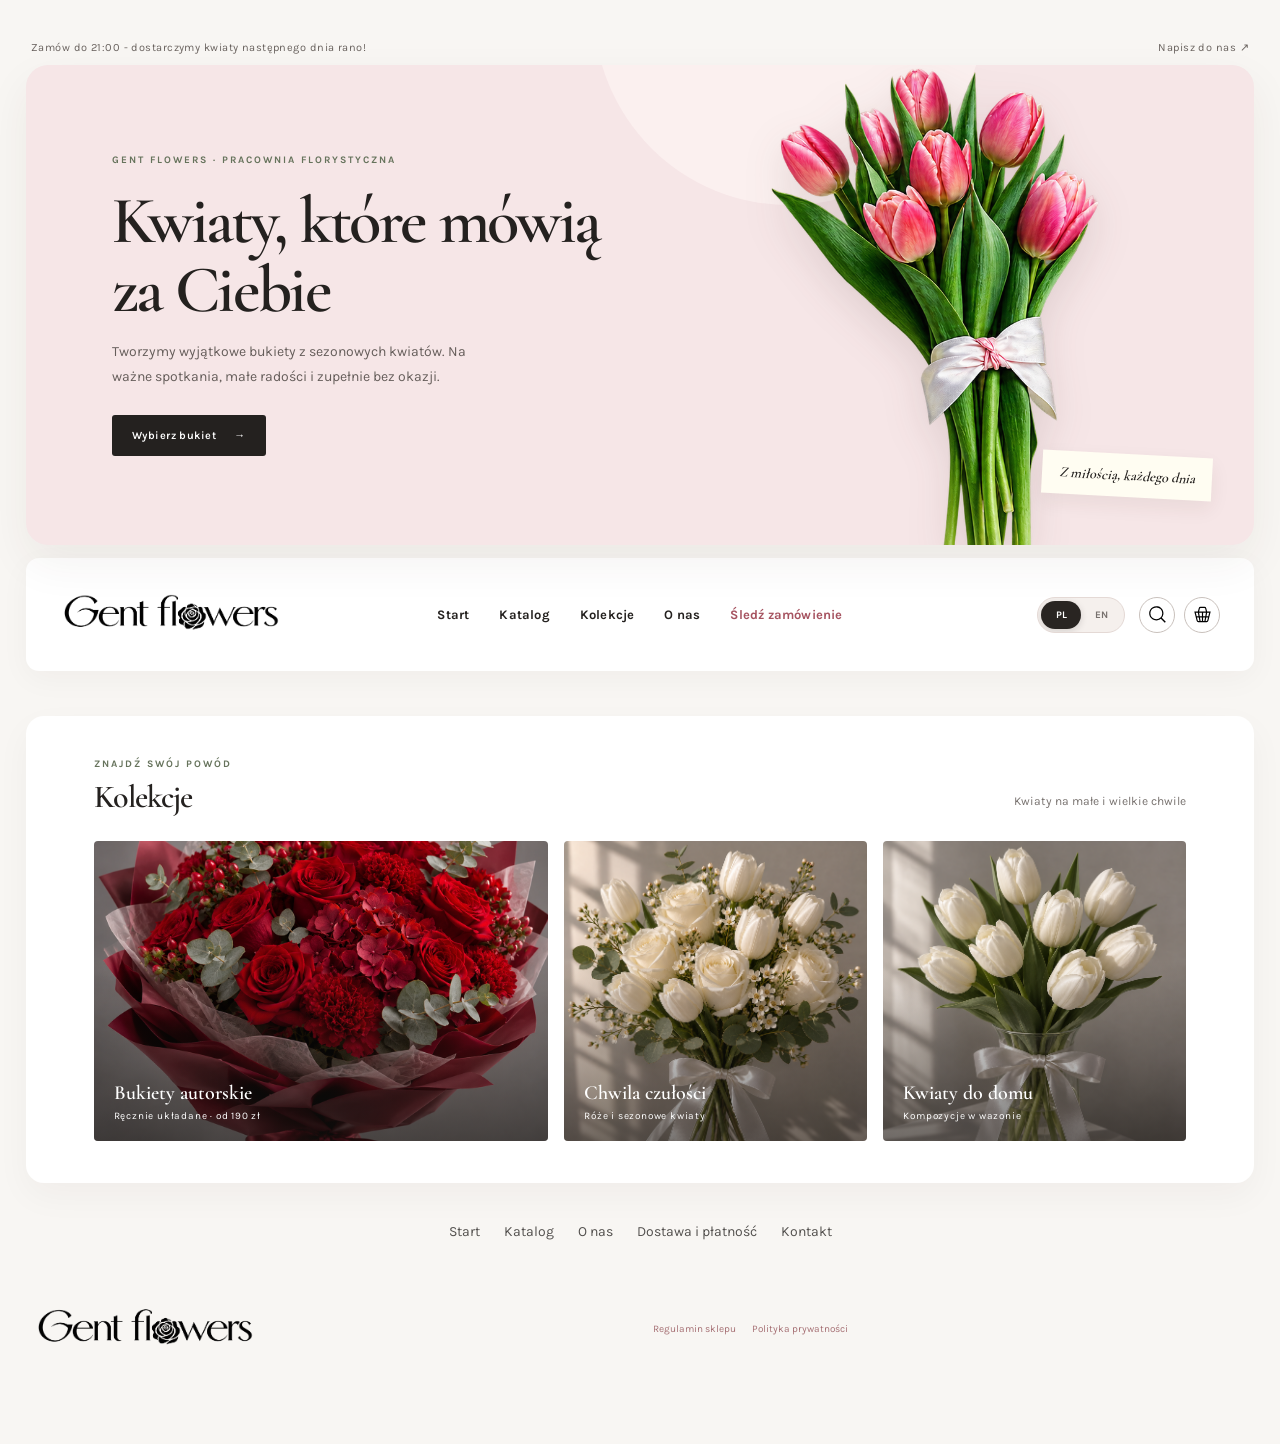
==== commit 42f577ff: "Add files via upload" ====
--- a/index.html
+++ b/index.html
@@ -62,7 +62,7 @@
      <p data-i18n="heroText">
       Tworzymy wyj&aogon;tkowe bukiety z sezonowych kwiat&oacute;w. Na wa&zdot;ne spotkania, ma&lstrok;e rado&sacute;ci i zupe&lstrok;nie bez okazji.
      </p>
-     <a class="button" href="shop">
+     <a class="button" href="/shop">
       <span data-i18n="chooseBouquet">
        Wybierz bukiet
       </span>
@@ -134,7 +134,7 @@
      </p>
     </div>
     <div class="collections">
-     <a class="collection" href="#shop">
+     <a class="collection" href="/shop">
       <img alt="Autorska kompozycja kwiatowa" src="https://images.unsplash.com/photo-1525310072745-f49212b5ac6d?auto=format&amp;fit=crop&amp;w=1000&amp;q=85"/>
       <span>
        <span data-i18n="signature">
@@ -145,7 +145,7 @@
        </small>
       </span>
      </a>
-     <a class="collection" href="#shop">
+     <a class="collection" href="/shop">
       <img alt="Delikatny bukiet r&oacute;&zdot;" src="https://images.unsplash.com/photo-1563241527-3004b7be0ffd?auto=format&amp;fit=crop&amp;w=700&amp;q=85"/>
       <span>
        <span data-i18n="tender">
@@ -156,7 +156,7 @@
        </small>
       </span>
      </a>
-     <a class="collection" href="#shop">
+     <a class="collection" href="/shop">
       <img alt="Kwiaty w wazonie" src="https://images.unsplash.com/photo-1520763185298-1b434c919102?auto=format&amp;fit=crop&amp;w=700&amp;q=85"/>
       <span>
        <span data-i18n="homeFlowers">
@@ -407,7 +407,7 @@
      <a href="./regulamin.html">Regulamin sklepu</a>
      <a href="./polityka-prywatnosci.html">Polityka prywatności</a>
     </nav>
-   </footer>
+   <div class="social-icons-widget" aria-label="Social media links"><div class="elfsight-app-a6479502-da9f-4e9f-b7be-03b861ad9dcb" data-elfsight-app-lazy></div></div></footer>
    <div aria-hidden="true" class="product-modal" id="productModal">
     <div aria-labelledby="modalTitle" aria-modal="true" class="product-detail" role="dialog" tabindex="-1">
      <button aria-label="Zamknij" class="modal-close" id="modalClose">
@@ -443,6 +443,6 @@
   <script defer="" src="./js/storefront.js">
   </script>
 <script defer src="./js/motion.js"></script>
- </body>
+ <script src="https://elfsightcdn.com/platform.js" async></script></body>
 </html>
 
--- a/css/main.css
+++ b/css/main.css
@@ -148,4 +148,8 @@
 .modal-buy-now{display:block;width:100%;margin-top:9px;background:#a65d65;color:#fff;border:0;padding:13px 16px;cursor:pointer}
 .modal-buy-now:hover{background:#87464e}
 @media(max-width:700px){.product-quick-actions{opacity:1;transform:none;left:8px;right:8px;bottom:8px;gap:5px}.product-quick-actions .quick,.product-quick-actions .buy-now{padding:9px 5px;font-size:9px}.modal-buy-now{margin-top:8px}}
-\n@media(max-width:560px){.footer{align-items:flex-start;gap:18px;padding:28px 8px 38px}.footer-legal{width:100%;gap:18px}}\n+\n@media(max-width:560px){.footer{align-items:flex-start;gap:18px;padding:28px 8px 38px}.footer-legal{width:100%;gap:18px}}\n
+
+/* Elfsight social media icons: centered beneath the footer content */
+.social-icons-widget{flex:0 0 100%;width:100%;display:flex;justify-content:center;align-items:center;text-align:center;min-height:40px;margin:8px auto 0;}
+.social-icons-widget > div{max-width:100%;}
--- a/css/storefront.css
+++ b/css/storefront.css
@@ -293,3 +293,45 @@
 }
 .modal-gallery-arrow[hidden] { display: none; }
 #modalImage { touch-action: pan-y; }
+
+
+/* Per-product flower quantity segmented control */
+.flower-quantity-picker {
+  margin: 18px 0;
+}
+.flower-quantity-segmented {
+  display: inline-flex;
+  flex-wrap: wrap;
+  gap: 4px;
+  padding: 4px;
+  margin-top: 9px;
+  border: 1px solid var(--line, #e8e1dc);
+  border-radius: 999px;
+  background: #f7f4f1;
+}
+.flower-quantity-option {
+  min-width: 42px;
+  min-height: 36px;
+  padding: 7px 13px;
+  border: 0;
+  border-radius: 999px;
+  background: transparent;
+  color: var(--ink, #252321);
+  font: inherit;
+  font-size: 13px;
+  cursor: pointer;
+  transition: background-color .22s ease, color .22s ease, box-shadow .22s ease;
+}
+.flower-quantity-option[aria-pressed="true"] {
+  background: #252321;
+  color: #fff;
+  box-shadow: 0 2px 8px rgba(35, 28, 25, .12);
+}
+.flower-quantity-option:focus-visible {
+  outline: 2px solid var(--accent, #bd7b83);
+  outline-offset: 2px;
+}
+@media (max-width: 600px) {
+  .flower-quantity-segmented { max-width: 100%; }
+  .flower-quantity-option { min-width: 38px; padding-inline: 10px; }
+}
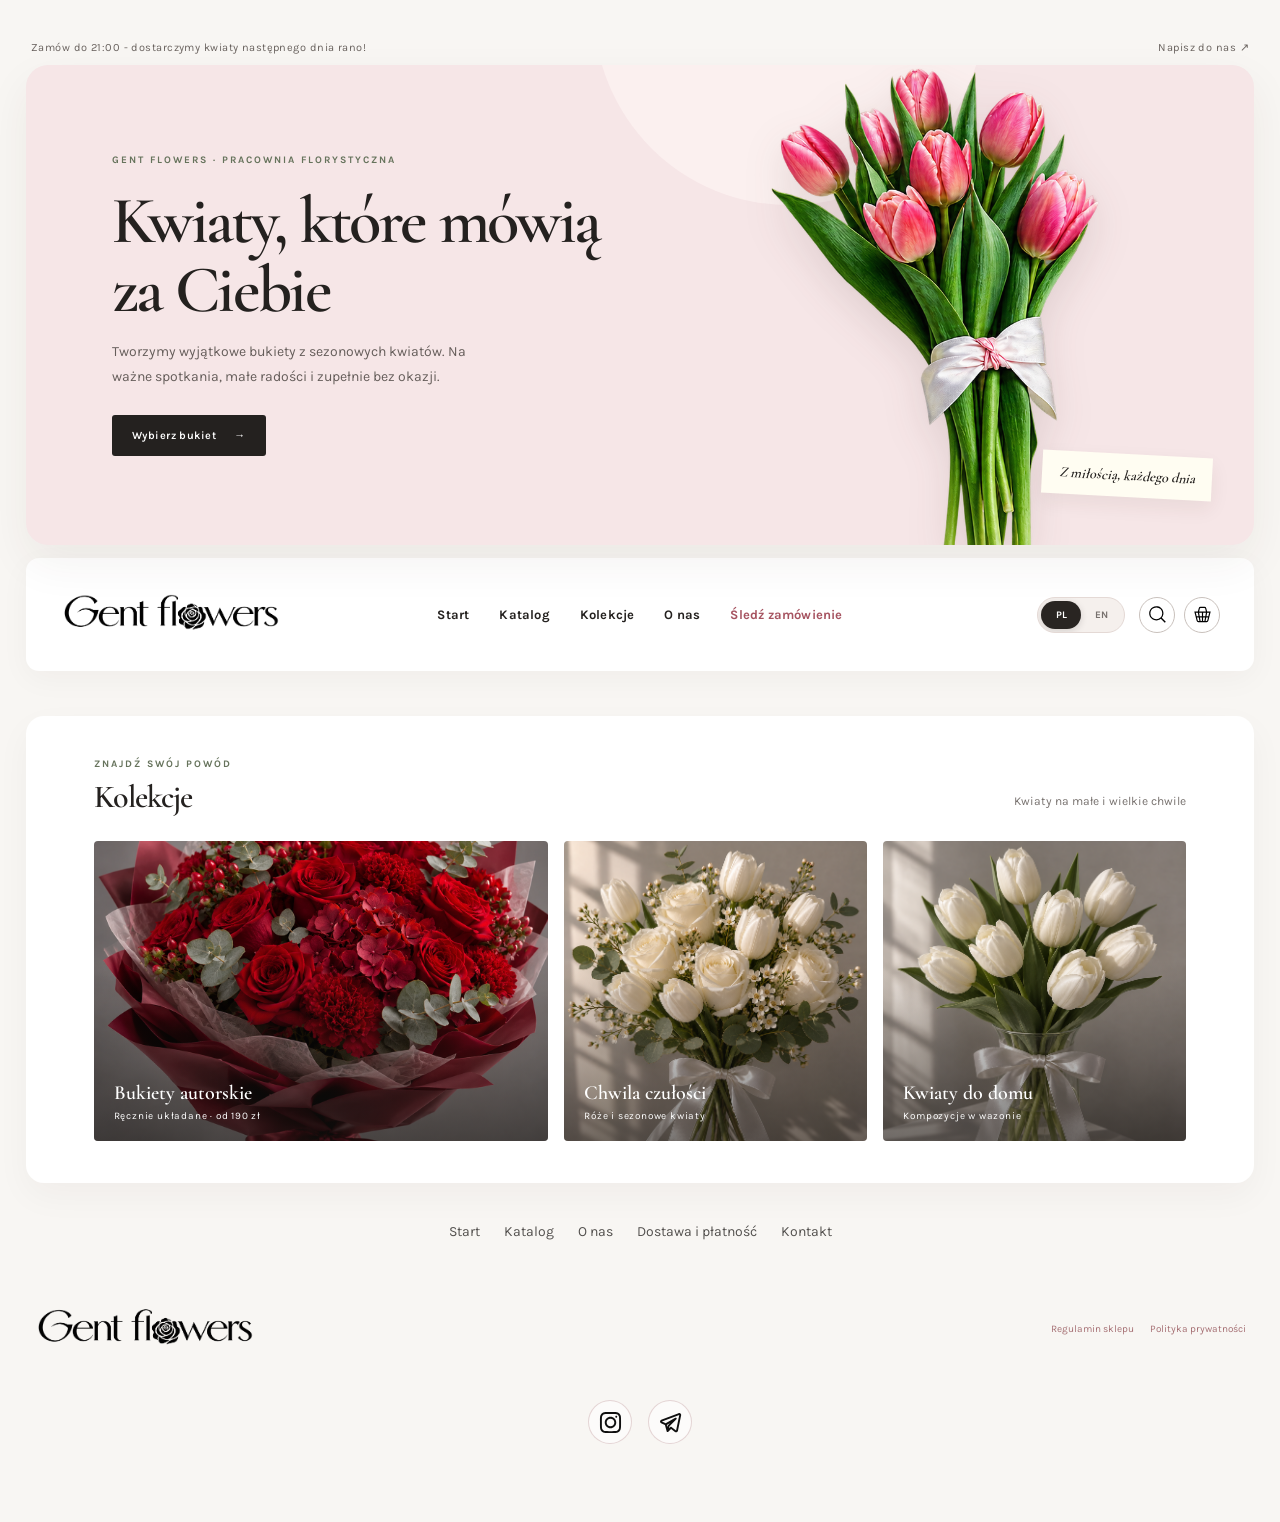
==== commit b43e64f4: "Add files via upload" ====
--- a/index.html
+++ b/index.html
@@ -407,7 +407,14 @@
      <a href="./regulamin.html">Regulamin sklepu</a>
      <a href="./polityka-prywatnosci.html">Polityka prywatności</a>
     </nav>
-   <div class="social-icons-widget" aria-label="Social media links"><div class="elfsight-app-a6479502-da9f-4e9f-b7be-03b861ad9dcb" data-elfsight-app-lazy></div></div></footer>
+   <div class="footer-social" aria-label="Nasze media społecznościowe">
+      <a class="footer-social-link" href="https://www.instagram.com/gent.flowers" target="_blank" rel="noopener noreferrer" aria-label="Instagram Gent Flowers">
+       <img src="./assets/icons/instagram.svg" alt="" width="25" height="25">
+      </a>
+      <a class="footer-social-link" href="https://t.me/gentflowers" target="_blank" rel="noopener noreferrer" aria-label="Telegram Gent Flowers">
+       <img src="./assets/icons/telegram.svg" alt="" width="25" height="25">
+      </a>
+     </div></footer>
    <div aria-hidden="true" class="product-modal" id="productModal">
     <div aria-labelledby="modalTitle" aria-modal="true" class="product-detail" role="dialog" tabindex="-1">
      <button aria-label="Zamknij" class="modal-close" id="modalClose">
@@ -442,7 +449,6 @@
   </script>
   <script defer="" src="./js/storefront.js">
   </script>
-<script defer src="./js/motion.js"></script>
- <script src="https://elfsightcdn.com/platform.js" async></script></body>
+<script defer src="./js/motion.js"></script></body>
 </html>
 
--- a/css/main.css
+++ b/css/main.css
@@ -153,3 +153,15 @@
 /* Elfsight social media icons: centered beneath the footer content */
 .social-icons-widget{flex:0 0 100%;width:100%;display:flex;justify-content:center;align-items:center;text-align:center;min-height:40px;margin:8px auto 0;}
 .social-icons-widget > div{max-width:100%;}
+
+
+/* Gent Flowers social links */
+.footer{flex-wrap:wrap;}
+.footer-social{flex:0 0 100%;width:100%;display:flex;justify-content:center;align-items:center;gap:16px;margin:2px auto 0;padding:4px 0 0;}
+.footer-social-link{width:44px;height:44px;display:inline-flex;align-items:center;justify-content:center;border:1px solid rgba(165,111,115,.28);border-radius:50%;background:rgba(255,255,255,.55);transition:transform .35s cubic-bezier(.2,.8,.2,1),box-shadow .35s ease,border-color .35s ease,background .35s ease;will-change:transform;}
+.footer-social-link img{display:block;width:23px;height:23px;object-fit:contain;transition:transform .35s cubic-bezier(.2,.8,.2,1),filter .35s ease;}
+.footer-social-link:hover{transform:translateY(-5px) scale(1.06);border-color:#a56f73;background:#fff;box-shadow:0 9px 22px rgba(127,69,75,.16),0 0 0 5px rgba(165,111,115,.07);}
+.footer-social-link:hover img{transform:scale(1.1);filter:drop-shadow(0 2px 3px rgba(127,69,75,.18));}
+.footer-social-link:focus-visible{outline:2px solid #a56f73;outline-offset:4px;}
+@media(prefers-reduced-motion:reduce){.footer-social-link,.footer-social-link img{transition:none}.footer-social-link:hover{transform:none}}
+@media(max-width:560px){.footer-social{padding-top:2px;gap:14px}.footer-social-link{width:42px;height:42px}}
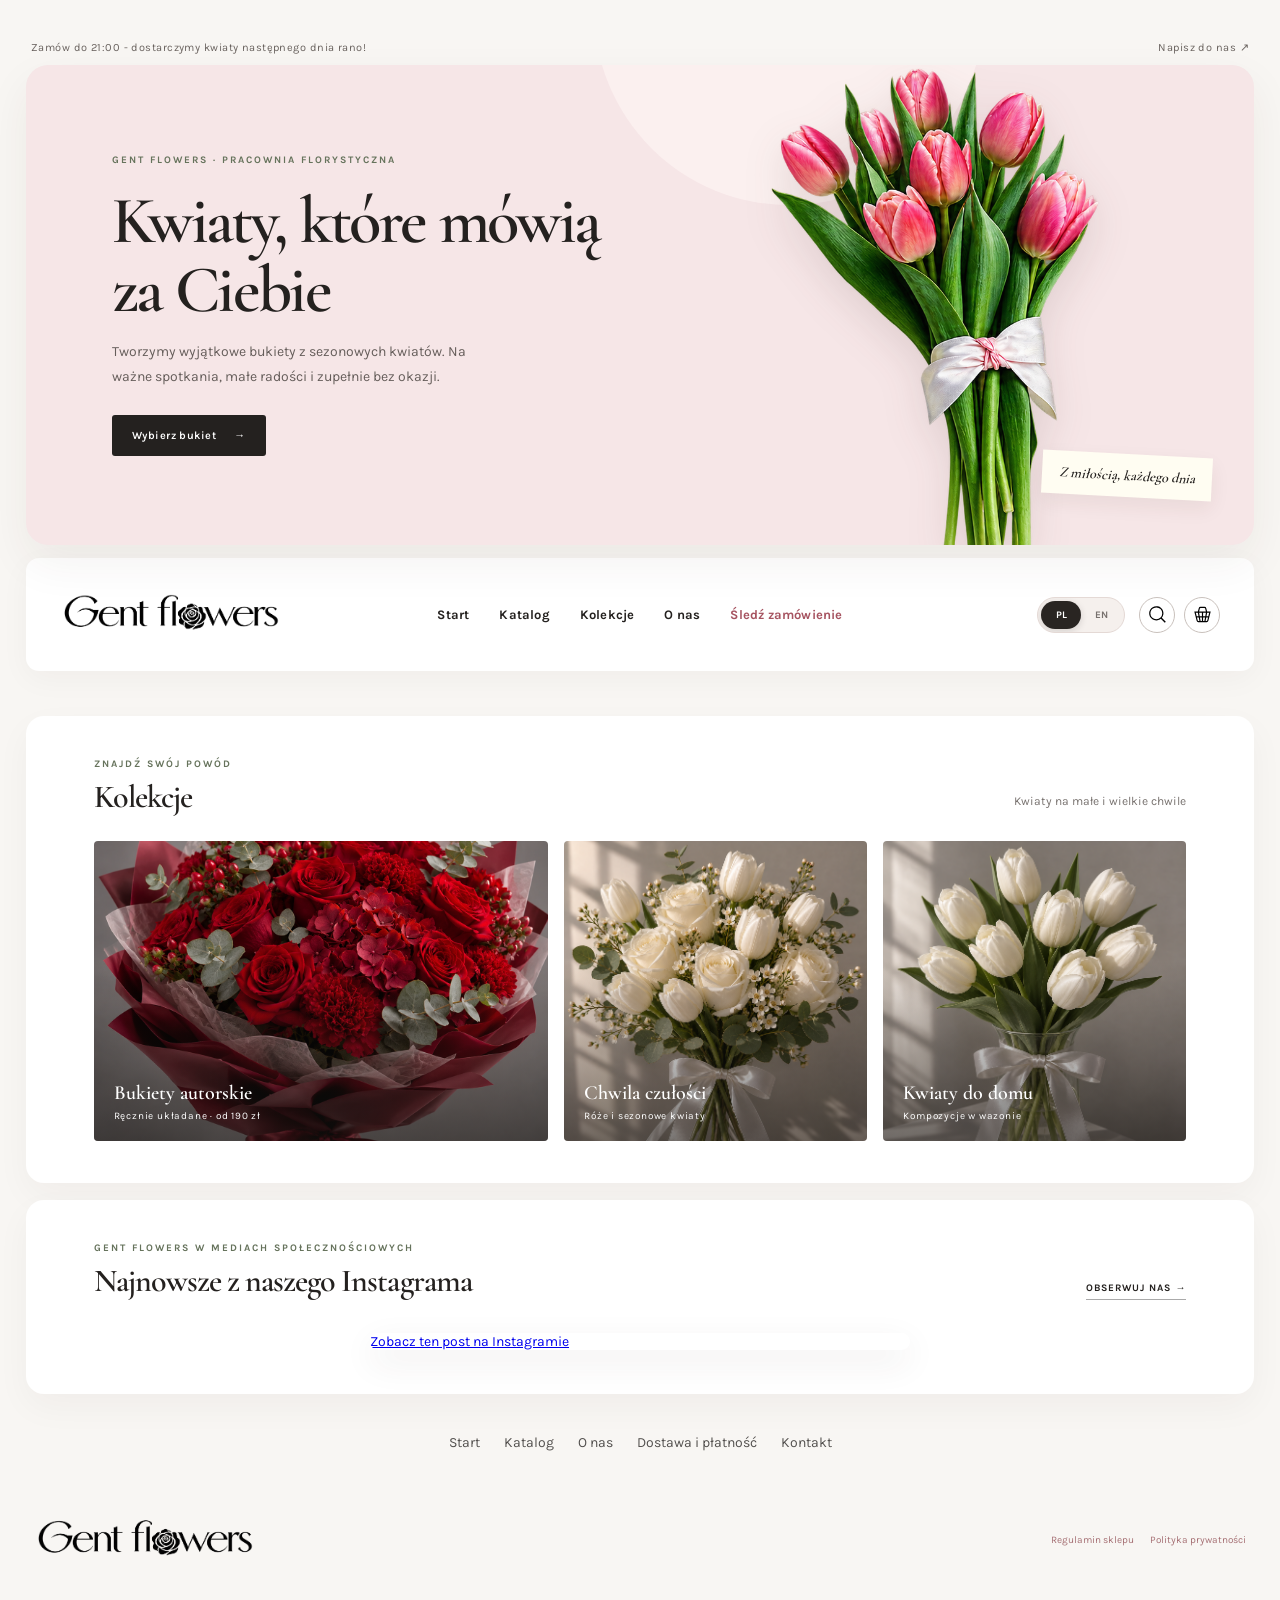
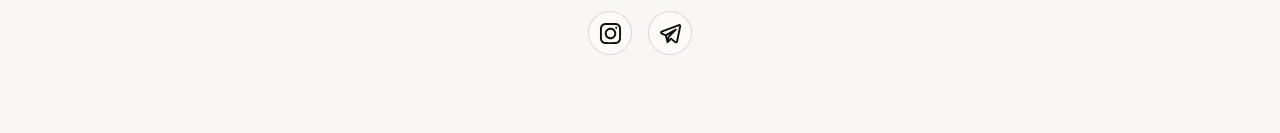
==== commit b2ae58b0: "Add files via upload" ====
--- a/index.html
+++ b/index.html
@@ -398,7 +398,23 @@
      </a>
     </div>
    </section>
-<div class="footer-pages"><a href="./index.html">Start</a><a href="./shop.html">Katalog</a><a href="./about.html">O nas</a><a href="./delivery.html">Dostawa i płatność</a><a href="./contacts.html">Kontakt</a></div>
+
+   <section class="section instagram-section stack-panel" id="instagram">
+    <div class="section-head instagram-section-head">
+     <div>
+      <div class="eyebrow">Gent Flowers w mediach społecznościowych</div>
+      <h2>Najnowsze z naszego Instagrama</h2>
+     </div>
+     <a class="text-link" href="https://www.instagram.com/gent.flowers" target="_blank" rel="noopener noreferrer">Obserwuj nas &rarr;</a>
+    </div>
+    <div class="instagram-embed-wrap">
+     <blockquote class="instagram-media" data-instgrm-permalink="https://www.instagram.com/p/Dfxw1J7A8IV/" data-instgrm-version="14">
+      <a href="https://www.instagram.com/p/Dfxw1J7A8IV/" target="_blank" rel="noopener noreferrer">Zobacz ten post na Instagramie</a>
+     </blockquote>
+    </div>
+   </section>
+
+   <div class="footer-pages"><a href="./index.html">Start</a><a href="./shop.html">Katalog</a><a href="./about.html">O nas</a><a href="./delivery.html">Dostawa i płatność</a><a href="./contacts.html">Kontakt</a></div>
    <footer class="footer" id="footer">
     <a aria-label="Gent Flowers" class="brand" href="./index.html">
      <img alt="Gent Flowers" class="brand-logo" src="./assets/images/gent-flowers-logo.png"/>
@@ -449,6 +465,7 @@
   </script>
   <script defer="" src="./js/storefront.js">
   </script>
-<script defer src="./js/motion.js"></script></body>
+<script defer src="./js/motion.js"></script><script async src="https://www.instagram.com/embed.js"></script>
+</body>
 </html>
 
--- a/css/main.css
+++ b/css/main.css
@@ -165,3 +165,26 @@
 .footer-social-link:focus-visible{outline:2px solid #a56f73;outline-offset:4px;}
 @media(prefers-reduced-motion:reduce){.footer-social-link,.footer-social-link img{transition:none}.footer-social-link:hover{transform:none}}
 @media(max-width:560px){.footer-social{padding-top:2px;gap:14px}.footer-social-link{width:42px;height:42px}}
+
+
+/* Instagram post on the homepage */
+.instagram-section{overflow:hidden}
+.instagram-section-head{align-items:flex-end}
+.instagram-section-head .text-link{white-space:nowrap}
+.instagram-embed-wrap{display:flex;justify-content:center;width:100%;padding:8px 0 2px}
+.instagram-embed-wrap .instagram-media{
+  box-sizing:border-box!important;
+  width:100%!important;
+  max-width:540px!important;
+  min-width:0!important;
+  margin:0 auto!important;
+  border:0!important;
+  border-radius:14px!important;
+  box-shadow:0 12px 34px rgba(72,42,45,.09)!important;
+  overflow:hidden;
+}
+@media(max-width:560px){
+  .instagram-section-head{align-items:flex-start;gap:10px}
+  .instagram-section-head .text-link{font-size:13px}
+  .instagram-embed-wrap{padding-top:2px}
+}
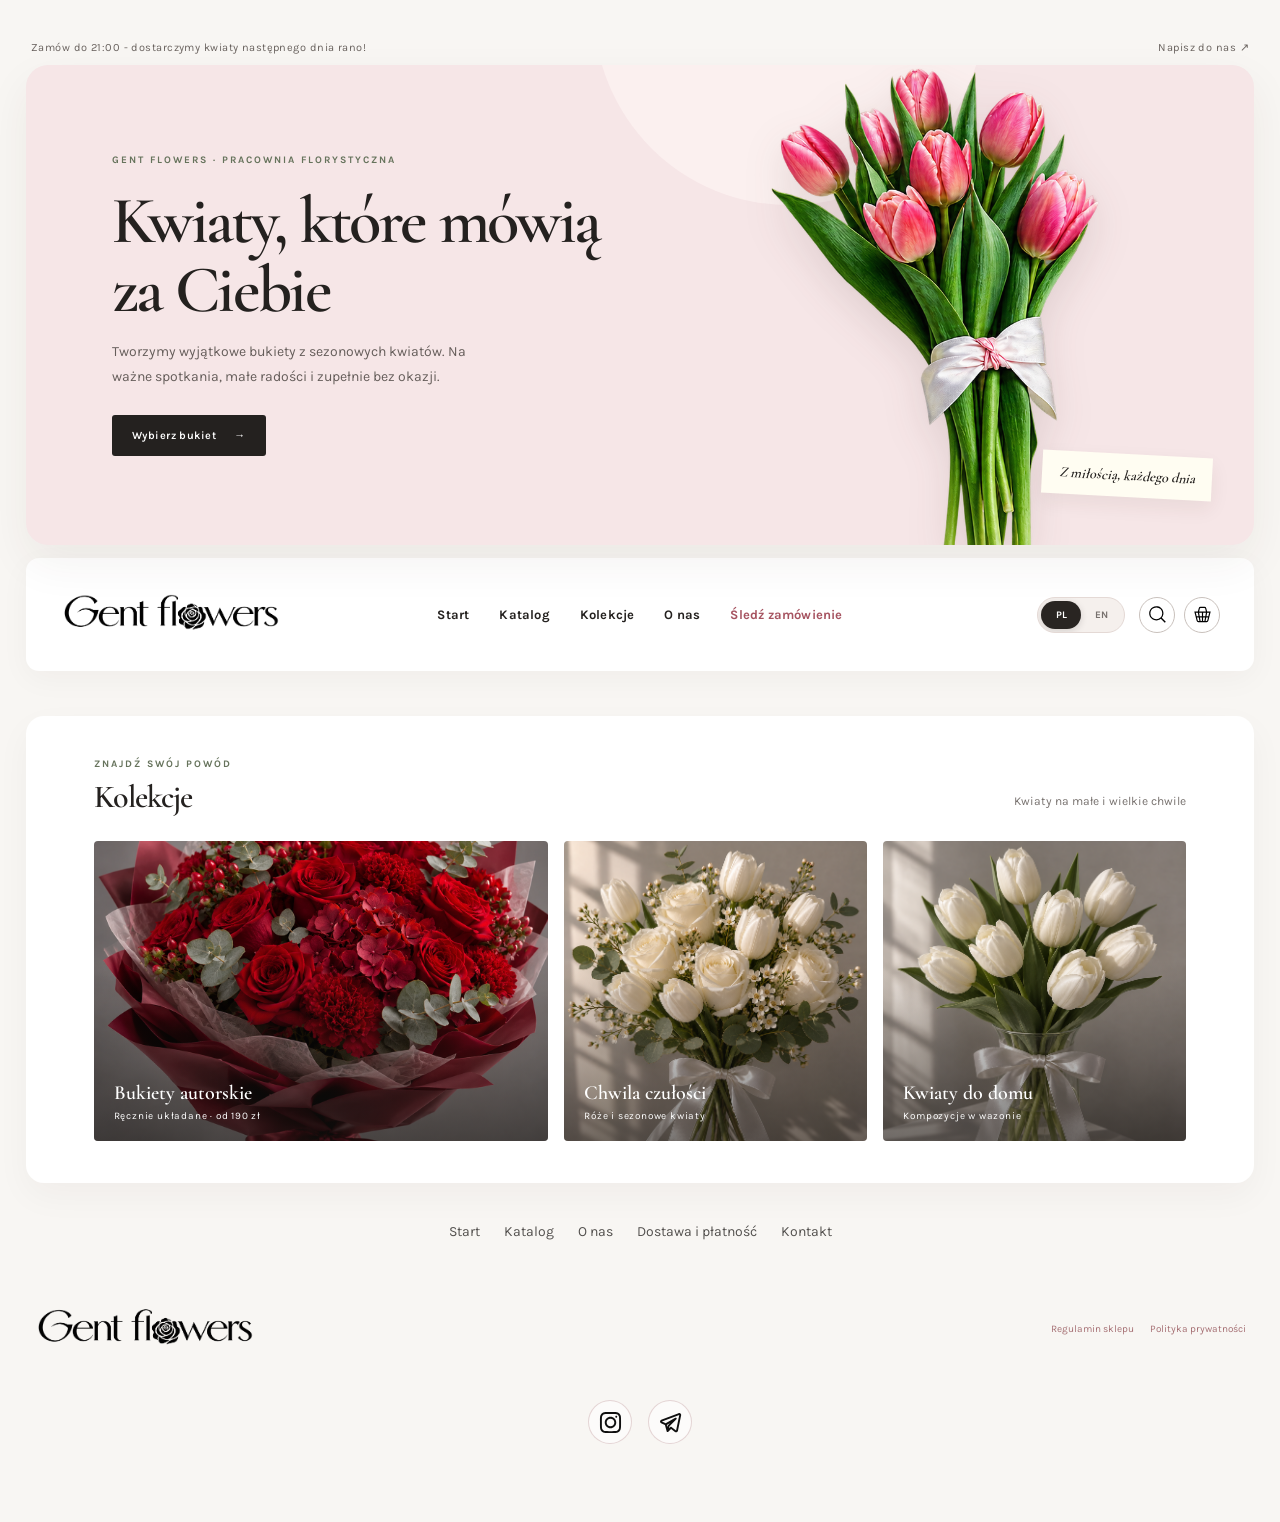
==== commit d0551d5f: "Add files via upload" ====
--- a/index.html
+++ b/index.html
@@ -398,23 +398,7 @@
      </a>
     </div>
    </section>
-
-   <section class="section instagram-section stack-panel" id="instagram">
-    <div class="section-head instagram-section-head">
-     <div>
-      <div class="eyebrow">Gent Flowers w mediach społecznościowych</div>
-      <h2>Najnowsze z naszego Instagrama</h2>
-     </div>
-     <a class="text-link" href="https://www.instagram.com/gent.flowers" target="_blank" rel="noopener noreferrer">Obserwuj nas &rarr;</a>
-    </div>
-    <div class="instagram-embed-wrap">
-     <blockquote class="instagram-media" data-instgrm-permalink="https://www.instagram.com/p/Dfxw1J7A8IV/" data-instgrm-version="14">
-      <a href="https://www.instagram.com/p/Dfxw1J7A8IV/" target="_blank" rel="noopener noreferrer">Zobacz ten post na Instagramie</a>
-     </blockquote>
-    </div>
-   </section>
-
-   <div class="footer-pages"><a href="./index.html">Start</a><a href="./shop.html">Katalog</a><a href="./about.html">O nas</a><a href="./delivery.html">Dostawa i płatność</a><a href="./contacts.html">Kontakt</a></div>
+<div class="footer-pages"><a href="./index.html">Start</a><a href="./shop.html">Katalog</a><a href="./about.html">O nas</a><a href="./delivery.html">Dostawa i płatność</a><a href="./contacts.html">Kontakt</a></div>
    <footer class="footer" id="footer">
     <a aria-label="Gent Flowers" class="brand" href="./index.html">
      <img alt="Gent Flowers" class="brand-logo" src="./assets/images/gent-flowers-logo.png"/>
@@ -465,7 +449,6 @@
   </script>
   <script defer="" src="./js/storefront.js">
   </script>
-<script defer src="./js/motion.js"></script><script async src="https://www.instagram.com/embed.js"></script>
-</body>
+<script defer src="./js/motion.js"></script></body>
 </html>
 
--- a/css/main.css
+++ b/css/main.css
@@ -165,26 +165,3 @@
 .footer-social-link:focus-visible{outline:2px solid #a56f73;outline-offset:4px;}
 @media(prefers-reduced-motion:reduce){.footer-social-link,.footer-social-link img{transition:none}.footer-social-link:hover{transform:none}}
 @media(max-width:560px){.footer-social{padding-top:2px;gap:14px}.footer-social-link{width:42px;height:42px}}
-
-
-/* Instagram post on the homepage */
-.instagram-section{overflow:hidden}
-.instagram-section-head{align-items:flex-end}
-.instagram-section-head .text-link{white-space:nowrap}
-.instagram-embed-wrap{display:flex;justify-content:center;width:100%;padding:8px 0 2px}
-.instagram-embed-wrap .instagram-media{
-  box-sizing:border-box!important;
-  width:100%!important;
-  max-width:540px!important;
-  min-width:0!important;
-  margin:0 auto!important;
-  border:0!important;
-  border-radius:14px!important;
-  box-shadow:0 12px 34px rgba(72,42,45,.09)!important;
-  overflow:hidden;
-}
-@media(max-width:560px){
-  .instagram-section-head{align-items:flex-start;gap:10px}
-  .instagram-section-head .text-link{font-size:13px}
-  .instagram-embed-wrap{padding-top:2px}
-}
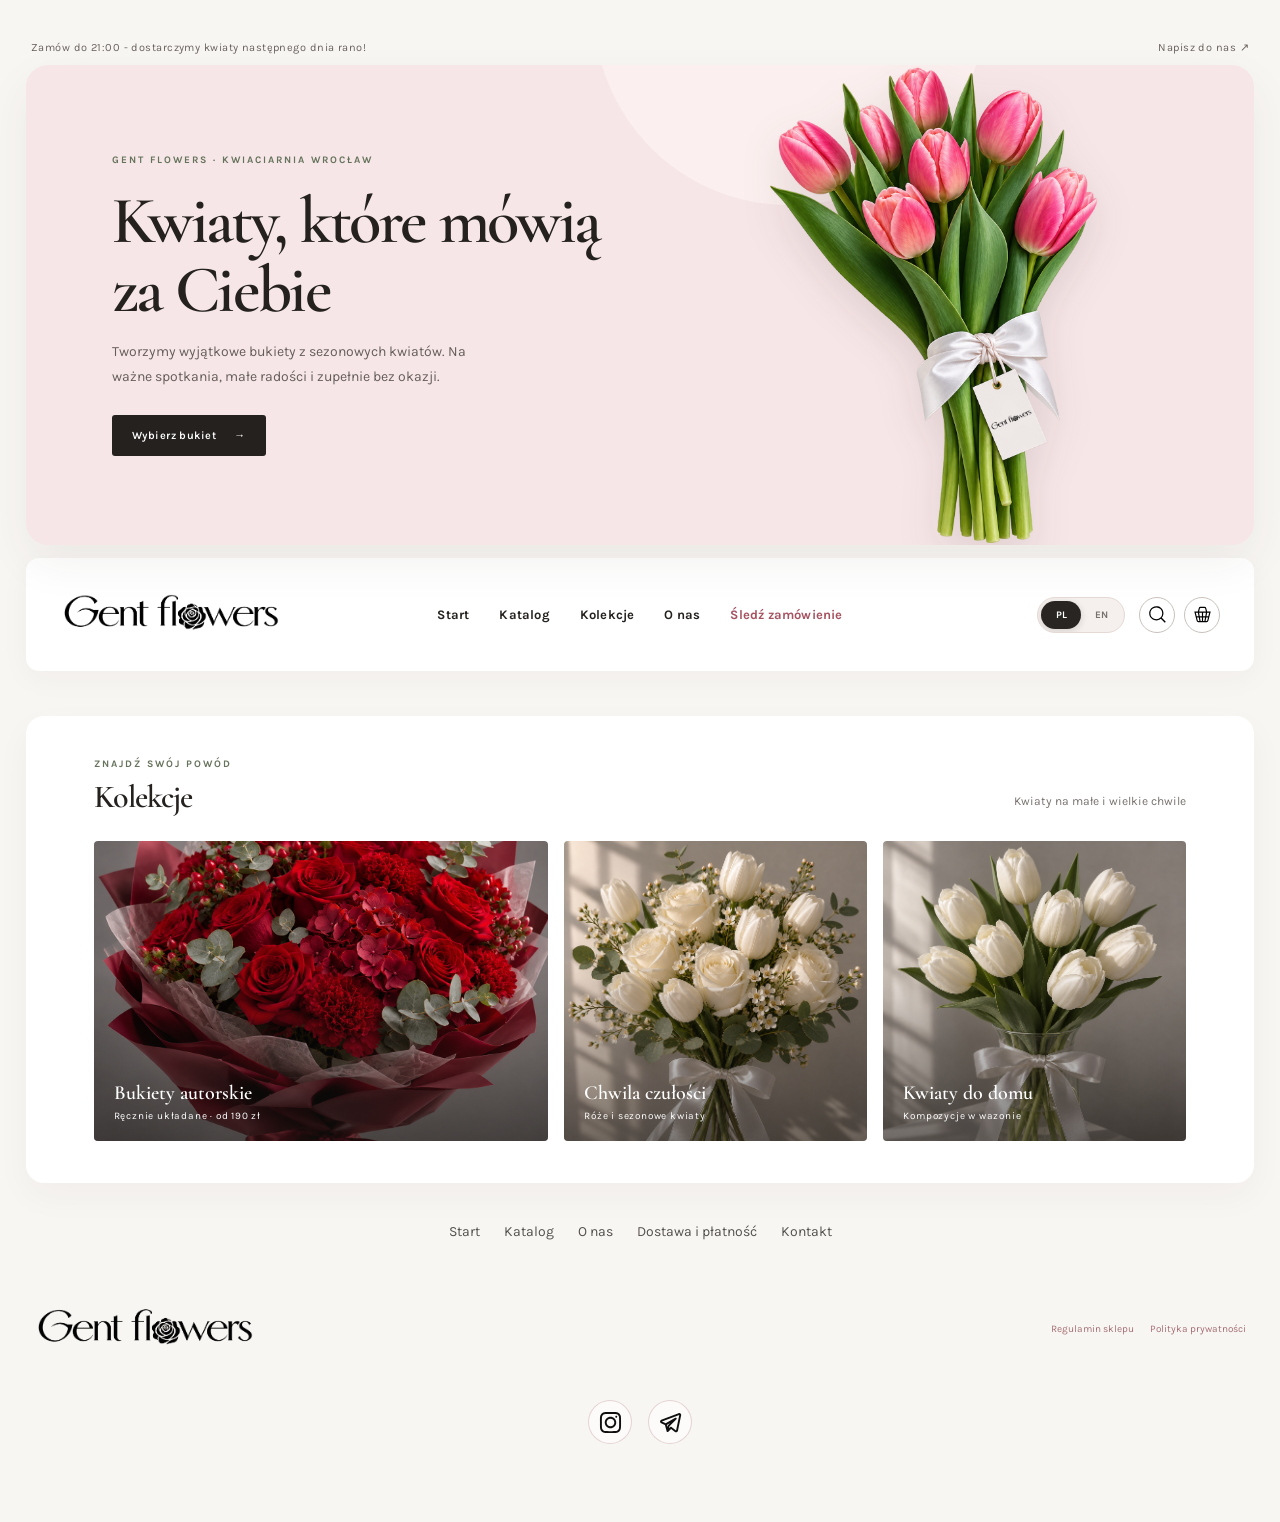
==== commit 92658e8d: "Add files via upload" ====
--- a/index.html
+++ b/index.html
@@ -73,10 +73,7 @@
     </div>
     <div class="hero-image">
      <img alt="R&oacute;&zdot;owy bukiet tulipan&oacute;w" src="./assets/images/pink-tulip-bouquet.png"/>
-     <div class="hero-note" data-i18n="heroNote">
-      Z mi&lstrok;o&sacute;ci&aogon;, ka&zdot;dego dnia
-     </div>
-    </div>
+</div>
    </section>
    <nav aria-label="Nawigacja g&lstrok;&oacute;wna" class="nav">
     <a aria-label="Gent Flowers" class="brand" href="./index.html">
